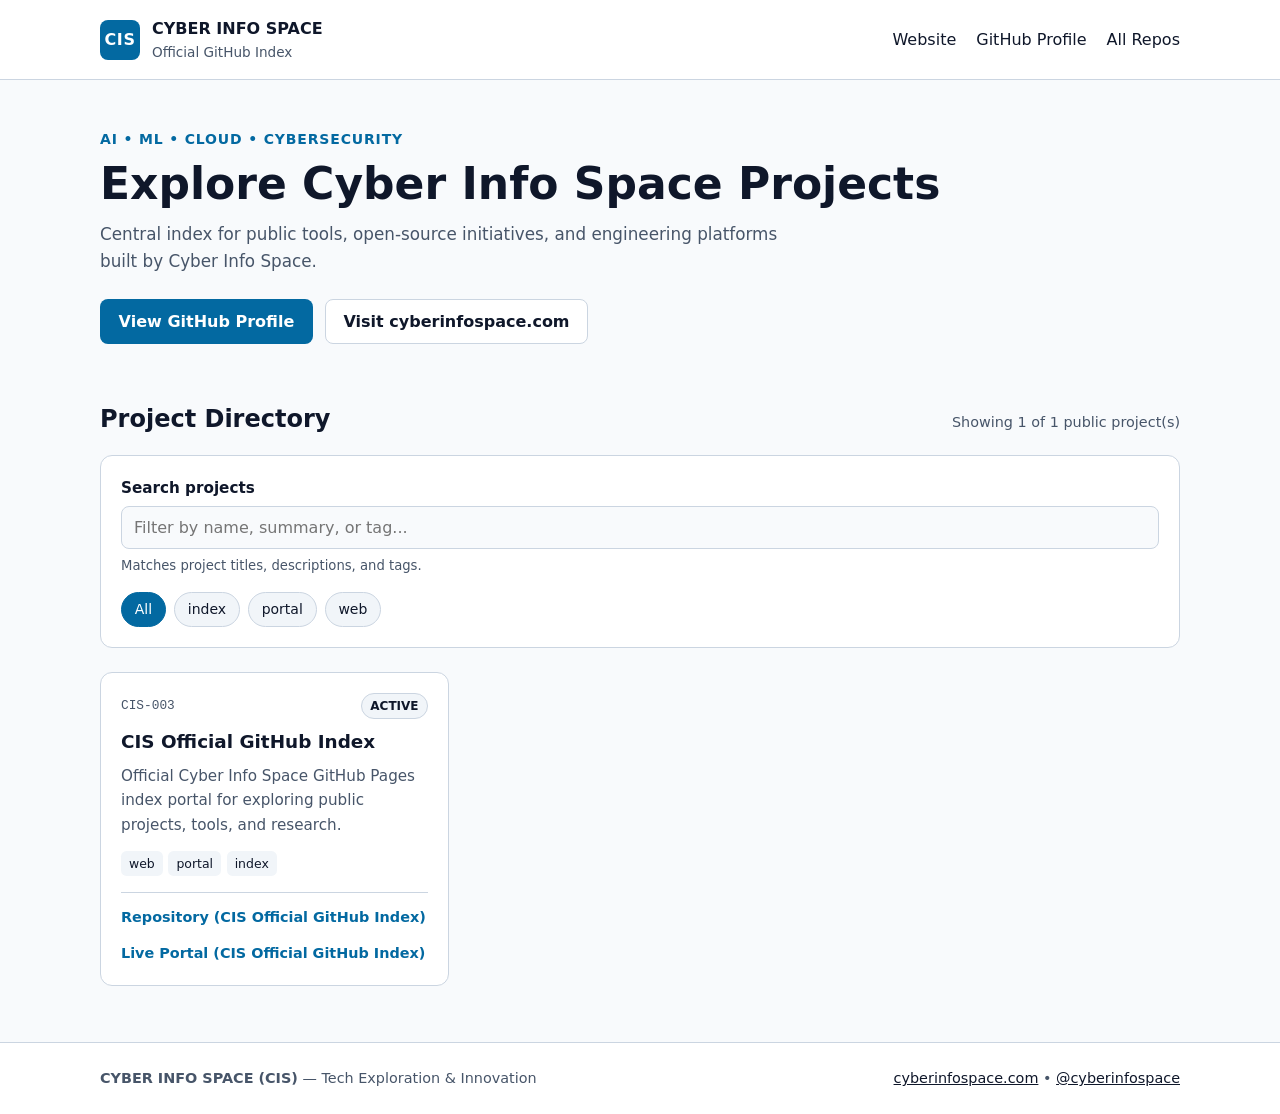
==== index.html @ 7116f85d "chore: initial setup for cyberinfospace.github.io" ====
<!doctype html>
<html lang="en">
<head>
  <meta charset="utf-8">
  <meta name="viewport" content="width=device-width, initial-scale=1">
  <meta name="color-scheme" content="light dark">
  <title>Cyber Info Space | Official GitHub Index</title>
  <meta name="description" content="Official GitHub Index for Cyber Info Space (CIS) — projects, tools, and research across AI, ML, Cloud, and Cybersecurity.">
  <link rel="stylesheet" href="styles.css">
</head>
<body>
  <a href="#main-heading" class="skip-link visually-hidden">Skip to main content</a>

  <header class="site-header">
    <div class="container header-inner">
      <div class="brand">
        <span class="brand-mark" aria-hidden="true">CIS</span>
        <div>
          <p class="brand-name">CYBER INFO SPACE</p>
          <p class="brand-sub">Official GitHub Index</p>
        </div>
      </div>
      <nav aria-label="Primary">
        <ul class="nav-list">
          <li><a href="https://www.cyberinfospace.com" rel="noopener noreferrer">Website</a></li>
          <li><a href="https://github.com/cyberinfospace" rel="noopener noreferrer">GitHub Profile</a></li>
          <li><a href="https://github.com/cyberinfospace?tab=repositories" rel="noopener noreferrer">All Repos</a></li>
        </ul>
      </nav>
    </div>
  </header>

  <main class="container">
    <section class="hero" aria-labelledby="main-heading">
      <p class="eyebrow">AI • ML • Cloud • Cybersecurity</p>
      <h1 id="main-heading" tabindex="-1">Explore Cyber Info Space Projects</h1>
      <p class="hero-copy">
        Central index for public tools, open-source initiatives, and engineering platforms built by Cyber Info Space.
      </p>
      <div class="hero-actions">
        <a class="btn btn-primary" href="https://github.com/cyberinfospace" rel="noopener noreferrer">View GitHub Profile</a>
        <a class="btn btn-secondary" href="https://www.cyberinfospace.com" rel="noopener noreferrer">Visit cyberinfospace.com</a>
      </div>
    </section>

    <section class="directory" aria-labelledby="directory-heading">
      <div class="directory-header">
        <h2 id="directory-heading">Project Directory</h2>
        <p id="results-status" class="results-status" aria-live="polite">Loading projects...</p>
      </div>

      <div class="controls">
        <div class="search-field">
          <label for="project-search">Search projects</label>
          <input
            id="project-search"
            type="search"
            autocomplete="off"
            placeholder="Filter by name, summary, or tag..."
            aria-describedby="search-hint">
          <span id="search-hint" class="hint">Matches project titles, descriptions, and tags.</span>
        </div>

        <div class="tag-bar" role="group" aria-label="Filter by tag" id="tag-filters">
          <button type="button" class="tag-btn" data-tag="all" aria-pressed="true">All</button>
        </div>
      </div>

      <ul class="project-grid" id="project-grid"></ul>
      <p id="empty-state" class="empty-state" hidden>No matching public projects found.</p>
    </section>
  </main>

  <footer class="site-footer">
    <div class="container footer-inner">
      <p><strong>CYBER INFO SPACE (CIS)</strong> — Tech Exploration &amp; Innovation</p>
      <p>
        <a href="https://www.cyberinfospace.com" rel="noopener noreferrer">cyberinfospace.com</a>
        <span aria-hidden="true"> • </span>
        <a href="https://github.com/cyberinfospace" rel="noopener noreferrer">@cyberinfospace</a>
      </p>
    </div>
  </footer>

  <script src="app.js" defer></script>
</body>
</html>
---- styles.css ----
:root {
  /* Light tokens */
  --bg-light: #f8fafc;
  --surface-light: #ffffff;
  --surface-muted-light: #f1f5f9;
  --text-light: #0f172a;
  --text-muted-light: #475569;
  --border-light: #cbd5e1;
  --accent-light: #0369a1;
  --accent-text-light: #ffffff;

  /* Dark tokens */
  --bg-dark: #0b1120;
  --surface-dark: #111827;
  --surface-muted-dark: #1e293b;
  --text-dark: #f1f5f9;
  --text-muted-dark: #94a3b8;
  --border-dark: #334155;
  --accent-dark: #38bdf8;
  --accent-text-dark: #082f49;

  /* Fallback defaults (light) */
  --bg: var(--bg-light);
  --surface: var(--surface-light);
  --surface-muted: var(--surface-muted-light);
  --text: var(--text-light);
  --text-muted: var(--text-muted-light);
  --border: var(--border-light);
  --accent: var(--accent-light);
  --accent-text: var(--accent-text-light);

  color-scheme: light dark;
}

@media (prefers-color-scheme: dark) {
  :root {
    --bg: var(--bg-dark);
    --surface: var(--surface-dark);
    --surface-muted: var(--surface-muted-dark);
    --text: var(--text-dark);
    --text-muted: var(--text-muted-dark);
    --border: var(--border-dark);
    --accent: var(--accent-dark);
    --accent-text: var(--accent-text-dark);
  }
}

@supports (color: light-dark(white, black)) {
  :root {
    --bg: light-dark(var(--bg-light), var(--bg-dark));
    --surface: light-dark(var(--surface-light), var(--surface-dark));
    --surface-muted: light-dark(var(--surface-muted-light), var(--surface-muted-dark));
    --text: light-dark(var(--text-light), var(--text-dark));
    --text-muted: light-dark(var(--text-muted-light), var(--text-muted-dark));
    --border: light-dark(var(--border-light), var(--border-dark));
    --accent: light-dark(var(--accent-light), var(--accent-dark));
    --accent-text: light-dark(var(--accent-text-light), var(--accent-text-dark));
  }
}

*,
*::before,
*::after {
  box-sizing: border-box;
}

body {
  margin: 0;
  font-family: system-ui, -apple-system, BlinkMacSystemFont, "Segoe UI", Roboto, sans-serif;
  line-height: 1.6;
  background-color: var(--bg);
  color: var(--text);
}

:where(a:any-link, button, input):focus-visible {
  outline: 3px solid var(--accent);
  outline-offset: 3px;
}

.visually-hidden:where(:not(:focus-within, :active)) {
  position: absolute !important;
  clip-path: inset(50%) !important;
  overflow: hidden !important;
  width: 1px !important;
  height: 1px !important;
  margin: -1px !important;
  padding: 0 !important;
  border: 0 !important;
  white-space: nowrap !important;
}

.skip-link:focus-visible {
  position: fixed;
  top: 0.75rem;
  left: 0.75rem;
  z-index: 100;
  padding: 0.6rem 1rem;
  border-radius: 0.5rem;
  background: var(--accent);
  color: var(--accent-text);
  font-weight: 600;
  text-decoration: none;
}

.container {
  width: min(1080px, 100% - 2rem);
  margin-inline: auto;
}

.site-header {
  border-bottom: 1px solid var(--border);
  background-color: var(--surface);
}

.header-inner {
  display: flex;
  flex-wrap: wrap;
  align-items: center;
  justify-content: space-between;
  gap: 1rem;
  padding-block: 1rem;
}

.brand {
  display: flex;
  align-items: center;
  gap: 0.75rem;
}

.brand-mark {
  display: inline-grid;
  place-items: center;
  width: 2.5rem;
  height: 2.5rem;
  border-radius: 0.5rem;
  background-color: var(--accent);
  color: var(--accent-text);
  font-weight: 800;
  letter-spacing: 0.04em;
}

.brand-name {
  margin: 0;
  font-weight: 700;
  font-size: 1rem;
}

.brand-sub {
  margin: 0;
  font-size: 0.85rem;
  color: var(--text-muted);
}

.nav-list {
  display: flex;
  flex-wrap: wrap;
  gap: 0.75rem 1.25rem;
  list-style: none;
  margin: 0;
  padding: 0;
}

.nav-list a {
  display: inline-flex;
  align-items: center;
  min-block-size: 24px;
  color: var(--text);
  text-decoration: none;
  font-weight: 500;
}

.nav-list a:hover {
  color: var(--accent);
  text-decoration: underline;
}

.hero {
  padding-block: 3rem 2rem;
}

.eyebrow {
  margin: 0 0 0.5rem;
  font-size: 0.875rem;
  font-weight: 700;
  letter-spacing: 0.06em;
  text-transform: uppercase;
  color: var(--accent);
}

.hero h1 {
  margin: 0 0 0.75rem;
  font-size: clamp(1.85rem, 3.5vw, 2.75rem);
  line-height: 1.15;
}

.hero-copy {
  max-width: 65ch;
  margin: 0 0 1.5rem;
  color: var(--text-muted);
  font-size: 1.05rem;
}

.hero-actions {
  display: flex;
  flex-wrap: wrap;
  gap: 0.75rem;
}

.btn {
  display: inline-flex;
  align-items: center;
  justify-content: center;
  min-block-size: 40px;
  padding: 0.55rem 1.1rem;
  border-radius: 0.5rem;
  font-weight: 600;
  text-decoration: none;
  border: 1px solid transparent;
}

.btn-primary {
  background-color: var(--accent);
  color: var(--accent-text);
}

.btn-secondary {
  background-color: var(--surface);
  color: var(--text);
  border-color: var(--border);
}

.directory {
  padding-block: 1.5rem 3.5rem;
}

.directory-header {
  display: flex;
  flex-wrap: wrap;
  align-items: baseline;
  justify-content: space-between;
  gap: 0.5rem 1rem;
  margin-bottom: 1rem;
}

.directory-header h2 {
  margin: 0;
  font-size: 1.5rem;
}

.results-status {
  margin: 0;
  font-size: 0.9rem;
  color: var(--text-muted);
}

.controls {
  display: grid;
  gap: 1rem;
  padding: 1.25rem;
  margin-bottom: 1.5rem;
  border-radius: 0.75rem;
  background-color: var(--surface);
  border: 1px solid var(--border);
}

.search-field {
  display: grid;
  gap: 0.35rem;
}

.search-field label {
  font-weight: 600;
  font-size: 0.95rem;
}

.hint {
  font-size: 0.825rem;
  color: var(--text-muted);
}

.search-field input {
  width: 100%;
  min-block-size: 40px;
  padding: 0.5rem 0.75rem;
  border-radius: 0.5rem;
  border: 1px solid var(--border);
  background-color: var(--bg);
  color: var(--text);
  font: inherit;
}

.tag-bar {
  display: flex;
  flex-wrap: wrap;
  gap: 0.5rem;
}

.tag-btn {
  min-block-size: 32px;
  padding: 0.35rem 0.8rem;
  border-radius: 999px;
  border: 1px solid var(--border);
  background-color: var(--surface-muted);
  color: var(--text);
  font: inherit;
  font-size: 0.875rem;
  font-weight: 500;
  cursor: pointer;
}

.tag-btn[aria-pressed="true"] {
  background-color: var(--accent);
  color: var(--accent-text);
  border-color: var(--accent);
}

.project-grid {
  display: grid;
  grid-template-columns: repeat(auto-fill, minmax(290px, 1fr));
  gap: 1rem;
  list-style: none;
  margin: 0;
  padding: 0;
}

.project-card {
  display: flex;
  flex-direction: column;
  justify-content: space-between;
  gap: 1rem;
  padding: 1.25rem;
  border-radius: 0.75rem;
  background-color: var(--surface);
  border: 1px solid var(--border);
}

.card-top {
  display: flex;
  align-items: center;
  justify-content: space-between;
  gap: 0.5rem;
  margin-bottom: 0.5rem;
}

.project-id {
  font-family: ui-monospace, SFMono-Regular, Menlo, monospace;
  font-size: 0.8rem;
  color: var(--text-muted);
}

.status-badge {
  padding: 0.15rem 0.55rem;
  border-radius: 999px;
  font-size: 0.75rem;
  font-weight: 600;
  text-transform: uppercase;
  background-color: var(--surface-muted);
  border: 1px solid var(--border);
}

.project-card h3 {
  margin: 0 0 0.45rem;
  font-size: 1.15rem;
}

.project-summary {
  margin: 0 0 0.9rem;
  color: var(--text-muted);
  font-size: 0.95rem;
}

.card-tags {
  display: flex;
  flex-wrap: wrap;
  gap: 0.35rem;
  list-style: none;
  margin: 0;
  padding: 0;
}

.card-tags li {
  padding: 0.15rem 0.5rem;
  border-radius: 0.35rem;
  background-color: var(--surface-muted);
  font-size: 0.78rem;
}

.card-links {
  display: flex;
  flex-wrap: wrap;
  gap: 0.75rem;
  padding-top: 0.75rem;
  border-top: 1px solid var(--border);
}

.card-links a {
  display: inline-flex;
  align-items: center;
  min-block-size: 24px;
  color: var(--accent);
  font-weight: 600;
  font-size: 0.9rem;
  text-decoration: none;
}

.card-links a:hover {
  text-decoration: underline;
}

.empty-state {
  padding: 2rem;
  text-align: center;
  border-radius: 0.75rem;
  border: 1px dashed var(--border);
  color: var(--text-muted);
}

.site-footer {
  border-top: 1px solid var(--border);
  background-color: var(--surface);
  padding-block: 1.5rem;
}

.footer-inner {
  display: flex;
  flex-wrap: wrap;
  justify-content: space-between;
  gap: 0.5rem 1rem;
  font-size: 0.9rem;
  color: var(--text-muted);
}

.footer-inner p {
  margin: 0;
}

.footer-inner a {
  color: var(--text);
}
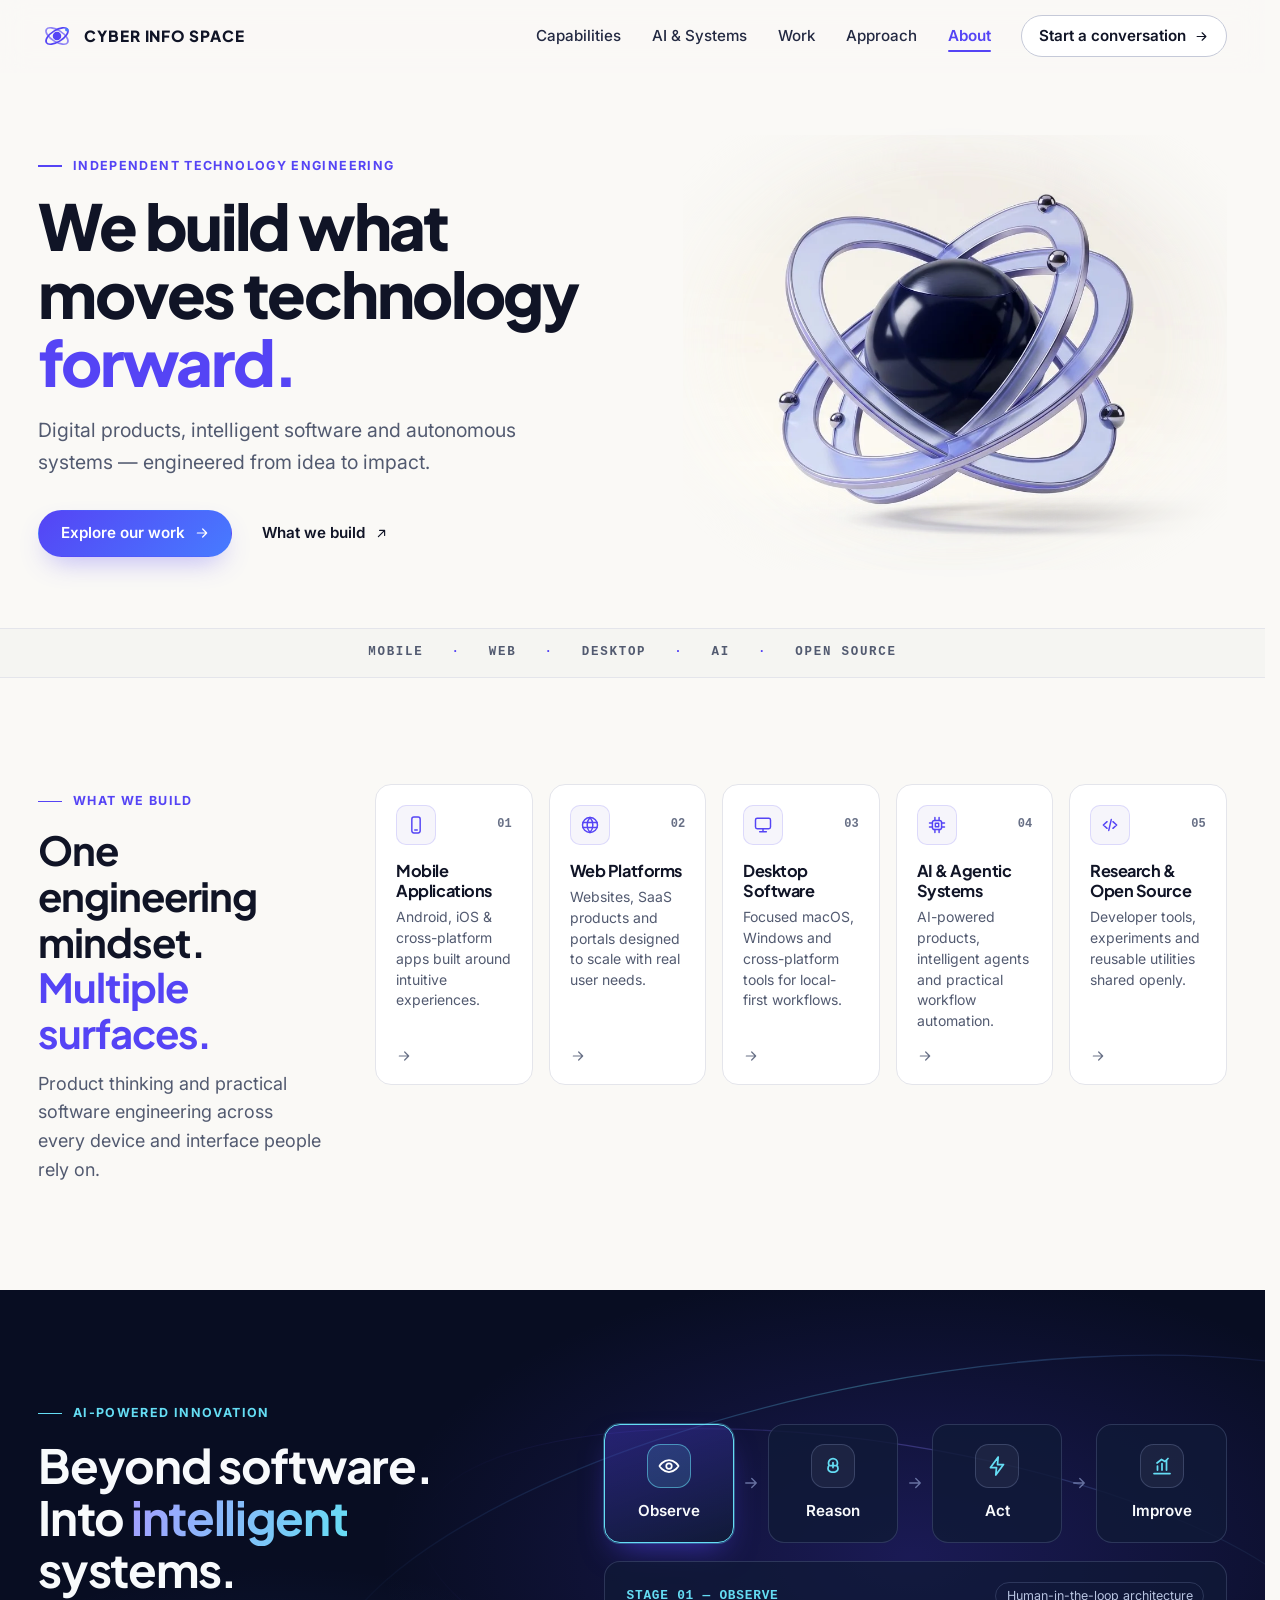
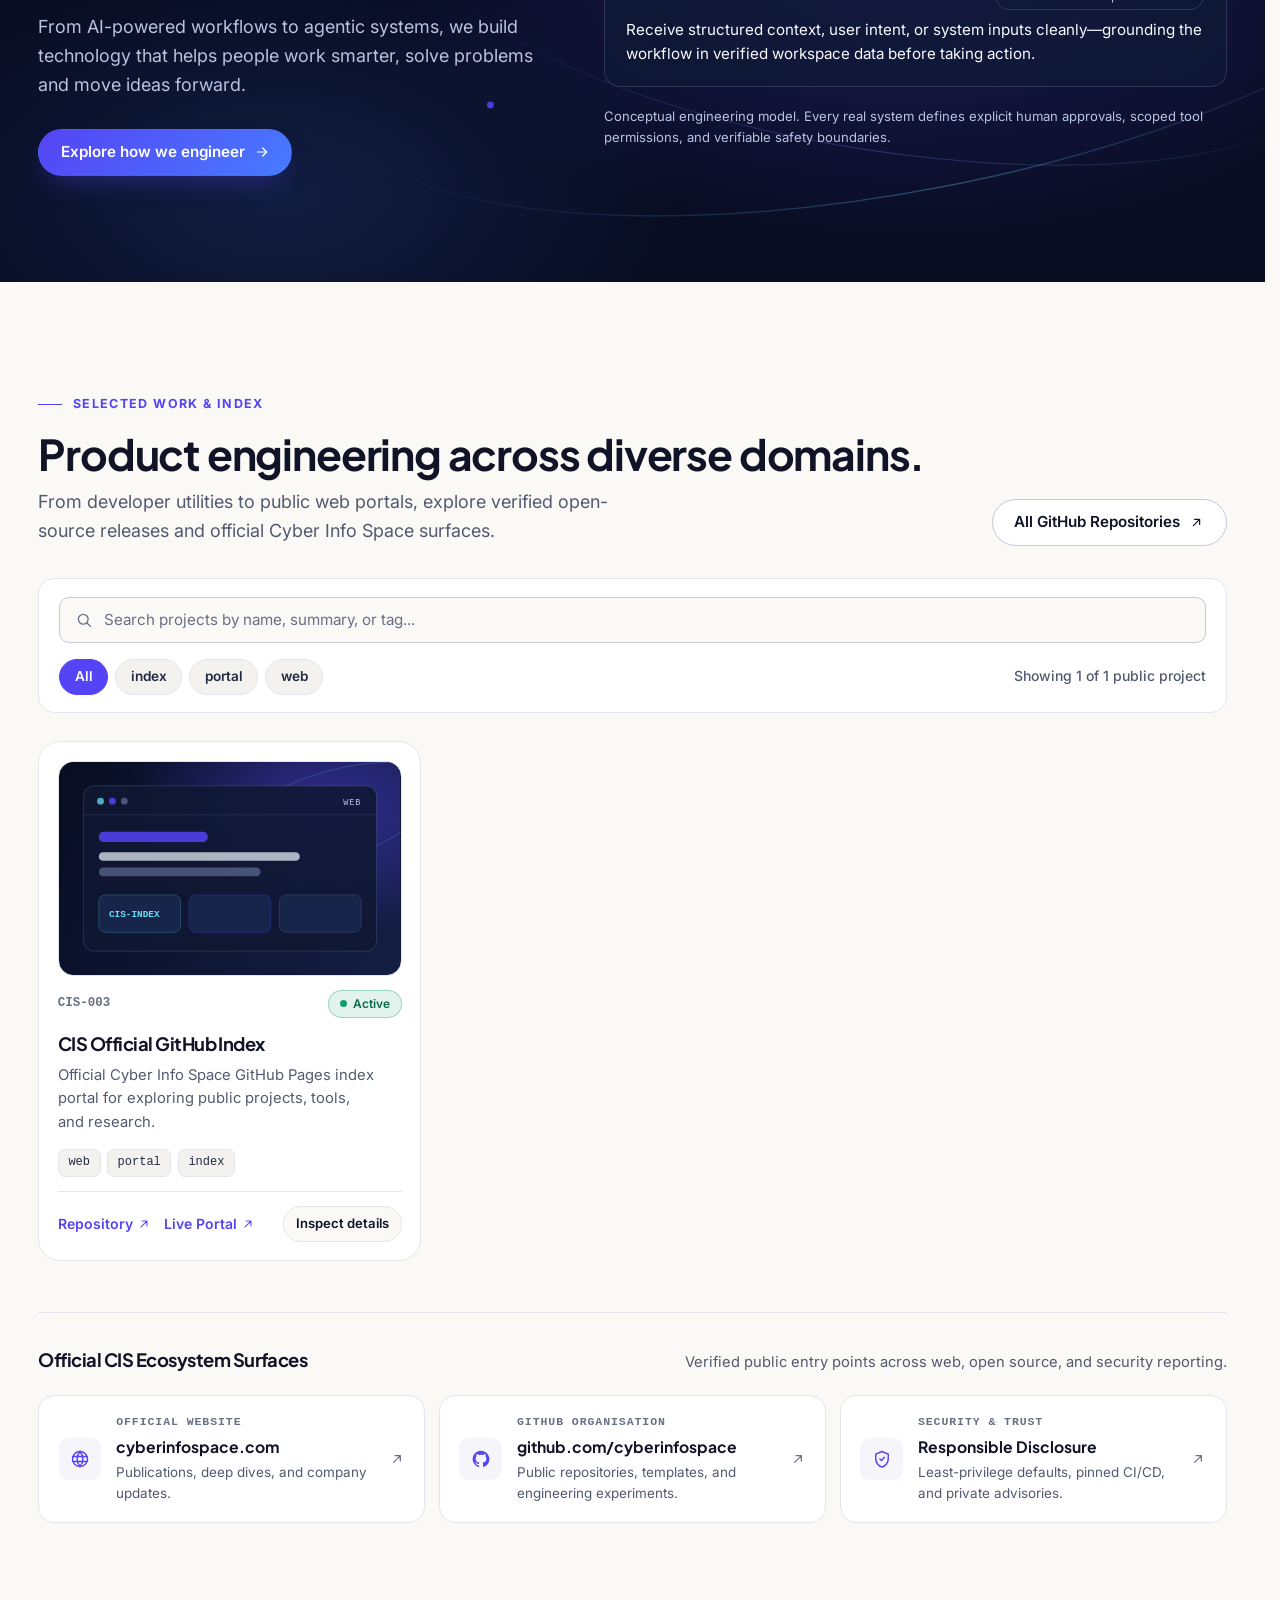
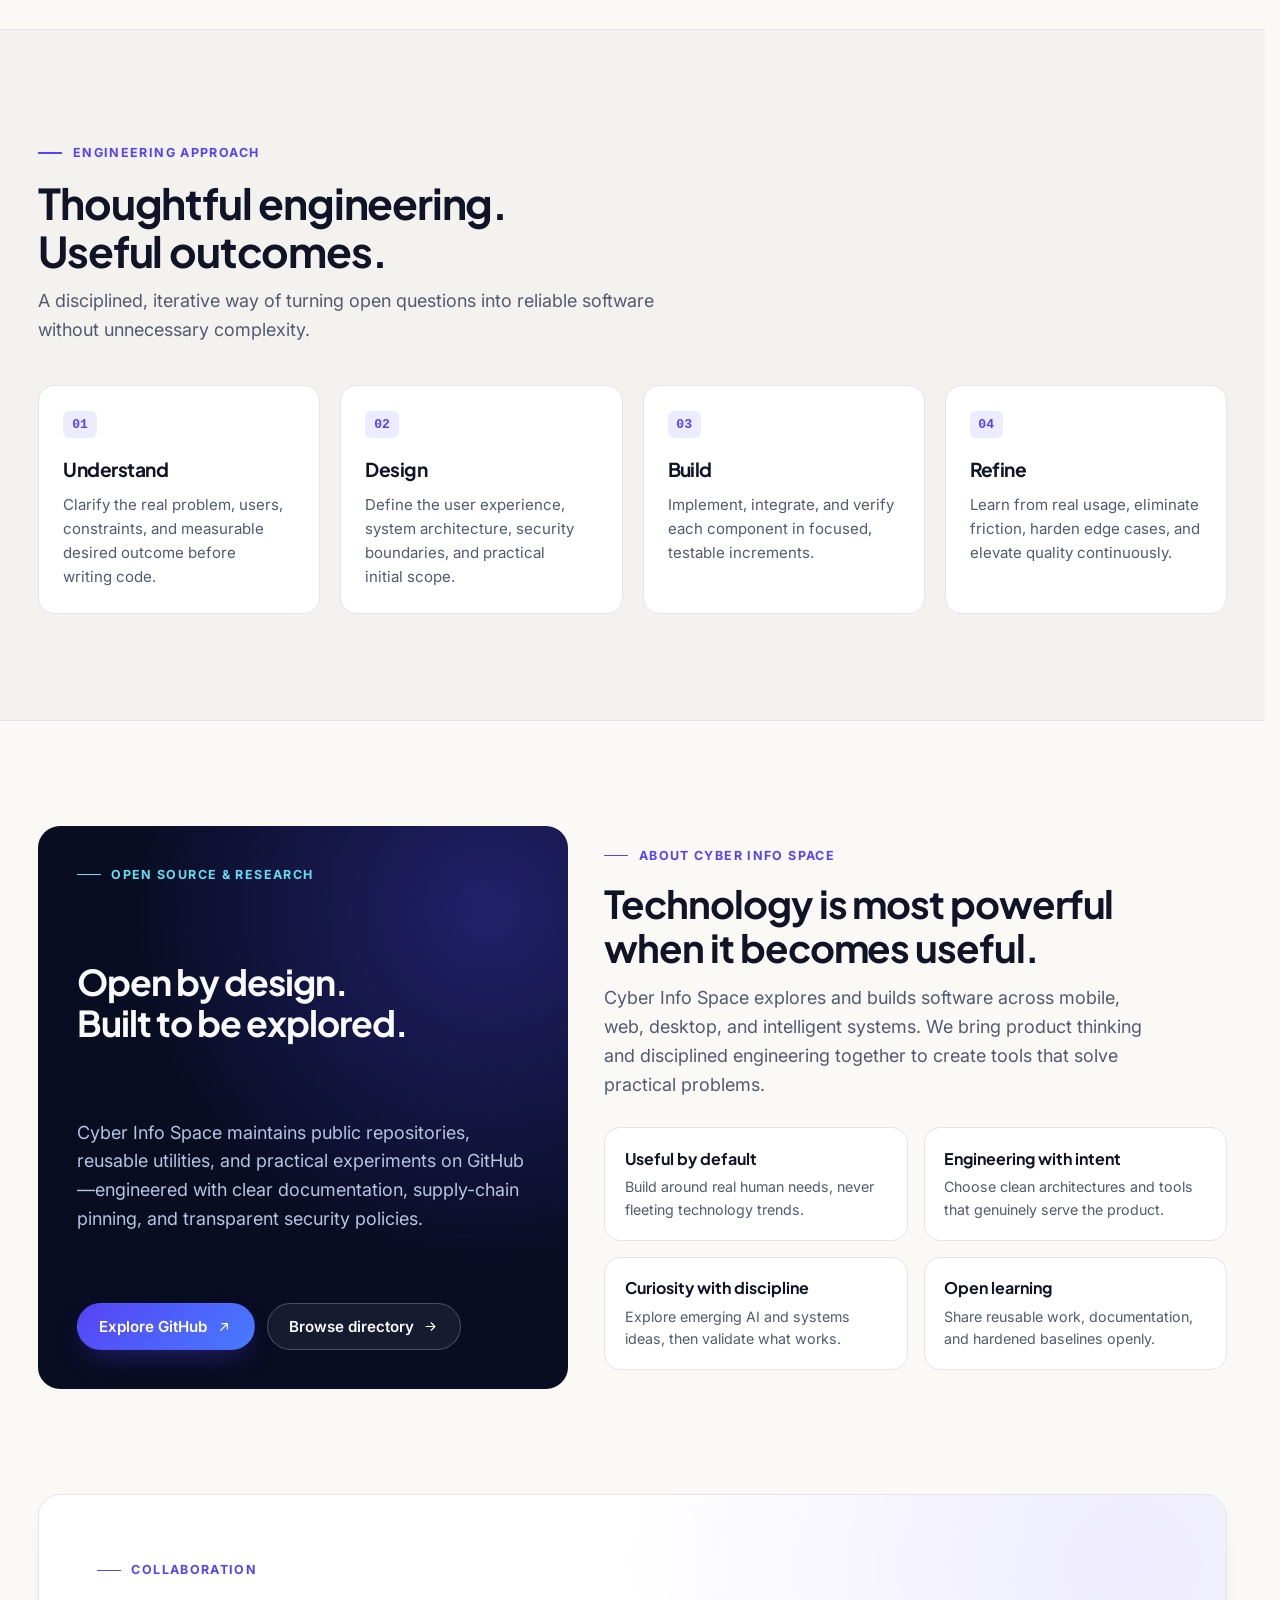
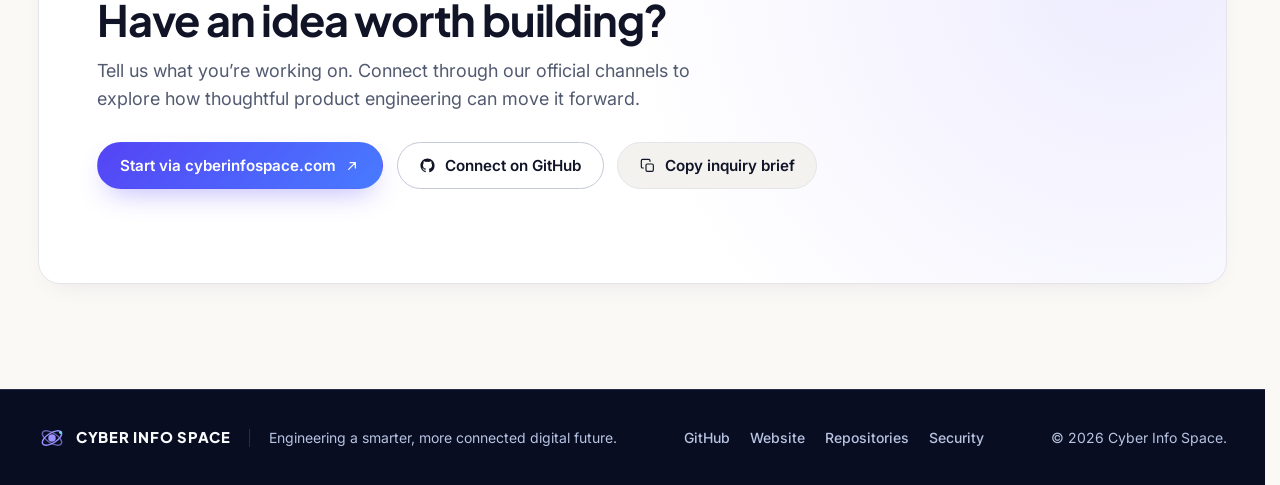
==== commit 8bfac4c5: "feat(ui): redesign portal with 2027 hybrid design system" ====
--- a/index.html
+++ b/index.html
@@ -3,84 +3,711 @@
 <head>
   <meta charset="utf-8">
   <meta name="viewport" content="width=device-width, initial-scale=1">
-  <meta name="color-scheme" content="light dark">
-  <title>Cyber Info Space | Official GitHub Index</title>
-  <meta name="description" content="Official GitHub Index for Cyber Info Space (CIS) — projects, tools, and research across AI, ML, Cloud, and Cybersecurity.">
+  <meta name="color-scheme" content="light">
+  <meta name="theme-color" content="#faf9f6">
+  <title>Cyber Info Space | Software Engineering, AI &amp; Digital Products</title>
+  <meta name="description" content="Cyber Info Space builds digital products, mobile and web applications, desktop software, and intelligent AI-powered systems.">
+  <link rel="canonical" href="https://cyberinfospace.github.io/">
+  <meta property="og:title" content="Cyber Info Space — Engineering what's next">
+  <meta property="og:description" content="Digital products, intelligent software and autonomous systems — engineered from idea to impact.">
+  <meta property="og:type" content="website">
+  <meta property="og:url" content="https://cyberinfospace.github.io/">
+  <meta property="og:image" content="https://cyberinfospace.github.io/assets/hero-orbital-960.jpg">
+  <link rel="icon" type="image/svg+xml" href="assets/cis-mark.svg">
+  <link rel="preload" as="image" href="assets/hero-orbital-960.webp" type="image/webp">
+  <link rel="preconnect" href="https://fonts.googleapis.com">
+  <link rel="preconnect" href="https://fonts.gstatic.com" crossorigin>
+  <link rel="stylesheet" href="https://fonts.googleapis.com/css2?family=Inter:wght@400;500;600;700&family=Plus+Jakarta+Sans:wght@600;700;800&display=swap">
   <link rel="stylesheet" href="styles.css">
 </head>
 <body>
+  <!-- Inline SVG Symbol Sprite (0 extra network requests, 1.75px unified stroke family) -->
+  <svg xmlns="http://www.w3.org/2000/svg" class="svg-sprite" aria-hidden="true">
+    <symbol id="icon-cis-mark" viewBox="0 0 64 64" fill="none">
+      <ellipse cx="32" cy="32" rx="25" ry="11.5" transform="rotate(-32 32 32)" stroke="currentColor" stroke-width="3.25"/>
+      <ellipse cx="32" cy="32" rx="25" ry="11.5" transform="rotate(32 32 32)" stroke="currentColor" stroke-width="3.25" stroke-opacity="0.65"/>
+      <circle cx="32" cy="32" r="8.5" fill="currentColor"/>
+      <circle cx="51.5" cy="19.5" r="3.4" fill="var(--brand-dot, #477bff)"/>
+    </symbol>
+    <symbol id="icon-menu" viewBox="0 0 24 24" fill="none" stroke="currentColor" stroke-width="1.75" stroke-linecap="round">
+      <path d="M4 7h16M4 12h16M4 17h16"/>
+    </symbol>
+    <symbol id="icon-arrow-right" viewBox="0 0 24 24" fill="none" stroke="currentColor" stroke-width="1.85" stroke-linecap="round" stroke-linejoin="round">
+      <path d="M5 12h14m-6-6 6 6-6 6"/>
+    </symbol>
+    <symbol id="icon-arrow-up-right" viewBox="0 0 24 24" fill="none" stroke="currentColor" stroke-width="1.85" stroke-linecap="round" stroke-linejoin="round">
+      <path d="M7 17 17 7M9 7h8v8"/>
+    </symbol>
+    <symbol id="icon-mobile" viewBox="0 0 24 24" fill="none" stroke="currentColor" stroke-width="1.75" stroke-linecap="round" stroke-linejoin="round">
+      <rect x="7" y="2.5" width="10" height="19" rx="2.5"/>
+      <path d="M10.5 18h3"/>
+    </symbol>
+    <symbol id="icon-web" viewBox="0 0 24 24" fill="none" stroke="currentColor" stroke-width="1.75" stroke-linecap="round" stroke-linejoin="round">
+      <circle cx="12" cy="12" r="9"/>
+      <path d="M3.6 9h16.8M3.6 15h16.8M12 3a13.5 13.5 0 0 1 0 18M12 3a13.5 13.5 0 0 0 0 18"/>
+    </symbol>
+    <symbol id="icon-desktop" viewBox="0 0 24 24" fill="none" stroke="currentColor" stroke-width="1.75" stroke-linecap="round" stroke-linejoin="round">
+      <rect x="3" y="4" width="18" height="12.5" rx="2"/>
+      <path d="M8 20h8M12 16.5V20"/>
+    </symbol>
+    <symbol id="icon-ai" viewBox="0 0 24 24" fill="none" stroke="currentColor" stroke-width="1.75" stroke-linecap="round" stroke-linejoin="round">
+      <rect x="6.5" y="6.5" width="11" height="11" rx="2.5"/>
+      <path d="M10 10h4v4h-4zM9.5 3v3.5M14.5 3v3.5M9.5 17.5V21M14.5 17.5V21M3 9.5h3.5M3 14.5h3.5M17.5 9.5H21M17.5 14.5H21"/>
+    </symbol>
+    <symbol id="icon-code" viewBox="0 0 24 24" fill="none" stroke="currentColor" stroke-width="1.75" stroke-linecap="round" stroke-linejoin="round">
+      <path d="m8.5 8-4.5 4 4.5 4M15.5 8l4.5 4-4.5 4M13.5 5.5l-3 13"/>
+    </symbol>
+    <symbol id="icon-observe" viewBox="0 0 24 24" fill="none" stroke="currentColor" stroke-width="1.75" stroke-linecap="round" stroke-linejoin="round">
+      <path d="M2.5 12s3.5-6 9.5-6 9.5 6 9.5 6-3.5 6-9.5 6-9.5-6-9.5-6Z"/>
+      <circle cx="12" cy="12" r="2.75"/>
+    </symbol>
+    <symbol id="icon-reason" viewBox="0 0 24 24" fill="none" stroke="currentColor" stroke-width="1.75" stroke-linecap="round" stroke-linejoin="round">
+      <path d="M12 4.5a4.5 4.5 0 0 0-4.5 4.5c0 .9.27 1.74.73 2.44A4 4 0 0 0 7 14.5a3.5 3.5 0 0 0 3.5 3.5h3A3.5 3.5 0 0 0 17 14.5c0-1.2-.55-2.27-1.41-2.97.57-.73.91-1.64.91-2.63A4.5 4.5 0 0 0 12 4.5Z"/>
+      <path d="M12 8.5v5M9.5 11.5h5"/>
+    </symbol>
+    <symbol id="icon-act" viewBox="0 0 24 24" fill="none" stroke="currentColor" stroke-width="1.75" stroke-linecap="round" stroke-linejoin="round">
+      <path d="M13.2 3 5.5 13.5h6l-.7 7.5 7.7-10.5h-6l.7-7.5Z"/>
+    </symbol>
+    <symbol id="icon-improve" viewBox="0 0 24 24" fill="none" stroke="currentColor" stroke-width="1.75" stroke-linecap="round" stroke-linejoin="round">
+      <path d="M4 19.5h16M7.5 16v-4M12 16V9.5M16.5 16V6.5"/>
+      <path d="m7 9 4.5-3.5L15 7.5l3-3"/>
+    </symbol>
+    <symbol id="icon-search" viewBox="0 0 24 24" fill="none" stroke="currentColor" stroke-width="1.75" stroke-linecap="round" stroke-linejoin="round">
+      <circle cx="11" cy="11" r="6.5"/>
+      <path d="m16 16 4.5 4.5"/>
+    </symbol>
+    <symbol id="icon-github" viewBox="0 0 24 24" fill="currentColor">
+      <path fill-rule="evenodd" clip-rule="evenodd" d="M12 2C6.477 2 2 6.484 2 12.017c0 4.425 2.865 8.18 6.839 9.504.5.092.682-.217.682-.483 0-.237-.008-.868-.013-1.703-2.782.605-3.369-1.343-3.369-1.343-.454-1.158-1.11-1.466-1.11-1.466-.908-.62.069-.608.069-.608 1.003.07 1.53 1.032 1.53 1.032.892 1.53 2.341 1.088 2.91.832.092-.647.35-1.088.636-1.338-2.22-.253-4.555-1.113-4.555-4.951 0-1.093.39-1.988 1.029-2.688-.103-.253-.446-1.272.098-2.65 0 0 .84-.27 2.75 1.026A9.564 9.564 0 0 1 12 6.844a9.59 9.59 0 0 1 2.504.337c1.909-1.296 2.747-1.027 2.747-1.027.546 1.379.202 2.398.1 2.651.64.7 1.028 1.595 1.028 2.688 0 3.848-2.339 4.695-4.566 4.943.359.309.678.92.678 1.855 0 1.338-.012 2.419-.012 2.747 0 .268.18.58.688.482A10.019 10.019 0 0 0 22 12.017C22 6.484 17.522 2 12 2Z"/>
+    </symbol>
+    <symbol id="icon-shield" viewBox="0 0 24 24" fill="none" stroke="currentColor" stroke-width="1.75" stroke-linecap="round" stroke-linejoin="round">
+      <path d="M12 3 4.5 6.2v5.6c0 4.6 3.2 8.7 7.5 9.7 4.3-1 7.5-5.1 7.5-9.7V6.2L12 3Z"/>
+      <path d="m9.5 12 1.8 1.8 3.5-3.8"/>
+    </symbol>
+    <symbol id="icon-close" viewBox="0 0 24 24" fill="none" stroke="currentColor" stroke-width="1.85" stroke-linecap="round">
+      <path d="M6 6l12 12M18 6 6 18"/>
+    </symbol>
+    <symbol id="icon-copy" viewBox="0 0 24 24" fill="none" stroke="currentColor" stroke-width="1.75" stroke-linecap="round" stroke-linejoin="round">
+      <rect x="9" y="9" width="11" height="11" rx="2"/>
+      <path d="M5 15H4a2 2 0 0 1-2-2V4a2 2 0 0 1 2-2h9a2 2 0 0 1 2 2v1"/>
+    </symbol>
+  </svg>
+
   <a href="#main-heading" class="skip-link visually-hidden">Skip to main content</a>
 
-  <header class="site-header">
-    <div class="container header-inner">
-      <div class="brand">
-        <span class="brand-mark" aria-hidden="true">CIS</span>
-        <div>
-          <p class="brand-name">CYBER INFO SPACE</p>
-          <p class="brand-sub">Official GitHub Index</p>
-        </div>
-      </div>
-      <nav aria-label="Primary">
-        <ul class="nav-list">
-          <li><a href="https://www.cyberinfospace.com" rel="noopener noreferrer">Website</a></li>
-          <li><a href="https://github.com/cyberinfospace" rel="noopener noreferrer">GitHub Profile</a></li>
-          <li><a href="https://github.com/cyberinfospace?tab=repositories" rel="noopener noreferrer">All Repos</a></li>
+  <header class="site-header" id="site-header">
+    <div class="container header-inner" id="header-inner">
+      <a class="brand" href="#hero" aria-label="Cyber Info Space home">
+        <svg class="brand-mark" width="32" height="32" aria-hidden="true">
+          <use href="#icon-cis-mark"/>
+        </svg>
+        <span class="brand-wordmark">CYBER INFO SPACE</span>
+      </a>
+
+      <nav class="site-nav" aria-label="Primary">
+        <button
+          class="menu-button"
+          id="menu-button"
+          type="button"
+          popovertarget="site-menu"
+          popovertargetaction="toggle"
+          aria-controls="site-menu"
+          aria-expanded="false"
+        >
+          <svg width="20" height="20" aria-hidden="true">
+            <use href="#icon-menu"/>
+          </svg>
+          <span>Menu</span>
+        </button>
+
+        <ul id="site-menu" class="site-menu" popover="auto">
+          <li><a href="#capabilities">Capabilities</a></li>
+          <li><a href="#ai-systems">AI &amp; Systems</a></li>
+          <li><a href="#work">Work</a></li>
+          <li><a href="#approach">Approach</a></li>
+          <li><a href="#about">About</a></li>
+          <li class="nav-cta-item">
+            <a class="nav-cta" href="#contact">
+              <span>Start a conversation</span>
+              <svg width="15" height="15" aria-hidden="true">
+                <use href="#icon-arrow-right"/>
+              </svg>
+            </a>
+          </li>
         </ul>
       </nav>
     </div>
   </header>
 
-  <main class="container">
-    <section class="hero" aria-labelledby="main-heading">
-      <p class="eyebrow">AI • ML • Cloud • Cybersecurity</p>
-      <h1 id="main-heading" tabindex="-1">Explore Cyber Info Space Projects</h1>
-      <p class="hero-copy">
-        Central index for public tools, open-source initiatives, and engineering platforms built by Cyber Info Space.
-      </p>
-      <div class="hero-actions">
-        <a class="btn btn-primary" href="https://github.com/cyberinfospace" rel="noopener noreferrer">View GitHub Profile</a>
-        <a class="btn btn-secondary" href="https://www.cyberinfospace.com" rel="noopener noreferrer">Visit cyberinfospace.com</a>
+  <main id="main-content">
+    <!-- 1. HERO SECTION -->
+    <section class="hero" id="hero" tabindex="-1" aria-labelledby="main-heading">
+      <div class="container hero-grid">
+        <div class="hero-content">
+          <p class="eyebrow">
+            <span class="eyebrow-line" aria-hidden="true"></span>
+            <span>Independent Technology Engineering</span>
+          </p>
+          <h1 id="main-heading" tabindex="-1">
+            We build what moves technology <span class="accent-word">forward.</span>
+          </h1>
+          <p class="hero-copy">
+            Digital products, intelligent software and autonomous systems — engineered from idea to impact.
+          </p>
+          <div class="hero-actions">
+            <a class="btn btn-primary" href="#work">
+              <span>Explore our work</span>
+              <svg width="16" height="16" aria-hidden="true">
+                <use href="#icon-arrow-right"/>
+              </svg>
+            </a>
+            <a class="btn btn-link" href="#capabilities">
+              <span>What we build</span>
+              <svg width="15" height="15" aria-hidden="true">
+                <use href="#icon-arrow-up-right"/>
+              </svg>
+            </a>
+          </div>
+        </div>
+
+        <figure class="hero-artwork">
+          <div class="hero-glow" aria-hidden="true"></div>
+          <picture>
+            <source
+              srcset="assets/hero-orbital-600.webp 600w, assets/hero-orbital-960.webp 960w"
+              sizes="(max-width: 899px) 92vw, 48vw"
+              type="image/webp">
+            <img
+              src="assets/hero-orbital-960.jpg"
+              alt="Abstract dark metallic obsidian sphere surrounded by translucent violet-blue orbital glass rings and satellite nodes"
+              width="960"
+              height="768"
+              decoding="async"
+              fetchpriority="high">
+          </picture>
+        </figure>
+      </div>
+
+      <div class="surface-strip" aria-label="Core engineering surfaces">
+        <div class="container">
+          <ul class="surface-list">
+            <li>Mobile</li>
+            <li>Web</li>
+            <li>Desktop</li>
+            <li>AI</li>
+            <li>Open Source</li>
+          </ul>
+        </div>
       </div>
     </section>
 
-    <section class="directory" aria-labelledby="directory-heading">
-      <div class="directory-header">
-        <h2 id="directory-heading">Project Directory</h2>
-        <p id="results-status" class="results-status" aria-live="polite">Loading projects...</p>
-      </div>
-
-      <div class="controls">
-        <div class="search-field">
-          <label for="project-search">Search projects</label>
-          <input
-            id="project-search"
-            type="search"
-            autocomplete="off"
-            placeholder="Filter by name, summary, or tag..."
-            aria-describedby="search-hint">
-          <span id="search-hint" class="hint">Matches project titles, descriptions, and tags.</span>
-        </div>
-
-        <div class="tag-bar" role="group" aria-label="Filter by tag" id="tag-filters">
-          <button type="button" class="tag-btn" data-tag="all" aria-pressed="true">All</button>
-        </div>
-      </div>
-
-      <ul class="project-grid" id="project-grid"></ul>
-      <p id="empty-state" class="empty-state" hidden>No matching public projects found.</p>
+    <!-- 2. CAPABILITY STRIP -->
+    <section class="section capabilities" id="capabilities" tabindex="-1" aria-labelledby="capabilities-heading">
+      <div class="container capabilities-layout">
+        <div class="capabilities-intro">
+          <p class="eyebrow">
+            <span class="eyebrow-line" aria-hidden="true"></span>
+            <span>What We Build</span>
+          </p>
+          <h2 id="capabilities-heading">
+            One engineering mindset. <span class="accent-word">Multiple surfaces.</span>
+          </h2>
+          <p class="section-copy">
+            Product thinking and practical software engineering across every device and interface people rely on.
+          </p>
+        </div>
+
+        <ul class="capability-grid">
+          <li>
+            <a class="capability-card" href="#work" data-filter-shortcut="web">
+              <div class="capability-card-top">
+                <span class="capability-icon" aria-hidden="true">
+                  <svg width="20" height="20"><use href="#icon-mobile"/></svg>
+                </span>
+                <span class="capability-num">01</span>
+              </div>
+              <div class="capability-body">
+                <h3>Mobile Applications</h3>
+                <p>Android, iOS &amp; cross-platform apps built around intuitive experiences.</p>
+              </div>
+              <span class="capability-arrow" aria-hidden="true">
+                <svg width="16" height="16"><use href="#icon-arrow-right"/></svg>
+              </span>
+            </a>
+          </li>
+
+          <li>
+            <a class="capability-card" href="#work" data-filter-shortcut="web">
+              <div class="capability-card-top">
+                <span class="capability-icon" aria-hidden="true">
+                  <svg width="20" height="20"><use href="#icon-web"/></svg>
+                </span>
+                <span class="capability-num">02</span>
+              </div>
+              <div class="capability-body">
+                <h3>Web Platforms</h3>
+                <p>Websites, SaaS products and portals designed to scale with real user needs.</p>
+              </div>
+              <span class="capability-arrow" aria-hidden="true">
+                <svg width="16" height="16"><use href="#icon-arrow-right"/></svg>
+              </span>
+            </a>
+          </li>
+
+          <li>
+            <a class="capability-card" href="#work">
+              <div class="capability-card-top">
+                <span class="capability-icon" aria-hidden="true">
+                  <svg width="20" height="20"><use href="#icon-desktop"/></svg>
+                </span>
+                <span class="capability-num">03</span>
+              </div>
+              <div class="capability-body">
+                <h3>Desktop Software</h3>
+                <p>Focused macOS, Windows and cross-platform tools for local-first workflows.</p>
+              </div>
+              <span class="capability-arrow" aria-hidden="true">
+                <svg width="16" height="16"><use href="#icon-arrow-right"/></svg>
+              </span>
+            </a>
+          </li>
+
+          <li>
+            <a class="capability-card" href="#ai-systems">
+              <div class="capability-card-top">
+                <span class="capability-icon" aria-hidden="true">
+                  <svg width="20" height="20"><use href="#icon-ai"/></svg>
+                </span>
+                <span class="capability-num">04</span>
+              </div>
+              <div class="capability-body">
+                <h3>AI &amp; Agentic Systems</h3>
+                <p>AI-powered products, intelligent agents and practical workflow automation.</p>
+              </div>
+              <span class="capability-arrow" aria-hidden="true">
+                <svg width="16" height="16"><use href="#icon-arrow-right"/></svg>
+              </span>
+            </a>
+          </li>
+
+          <li>
+            <a class="capability-card" href="#work">
+              <div class="capability-card-top">
+                <span class="capability-icon" aria-hidden="true">
+                  <svg width="20" height="20"><use href="#icon-code"/></svg>
+                </span>
+                <span class="capability-num">05</span>
+              </div>
+              <div class="capability-body">
+                <h3>Research &amp; Open Source</h3>
+                <p>Developer tools, experiments and reusable utilities shared openly.</p>
+              </div>
+              <span class="capability-arrow" aria-hidden="true">
+                <svg width="16" height="16"><use href="#icon-arrow-right"/></svg>
+              </span>
+            </a>
+          </li>
+        </ul>
+      </div>
+    </section>
+
+    <!-- 3. DARK AI & AGENTIC SYSTEMS FEATURE SECTION -->
+    <section class="section section-dark ai-section" id="ai-systems" tabindex="-1" aria-labelledby="ai-heading">
+      <!-- Subtle orbital backdrop vectors -->
+      <svg class="ai-orbits" viewBox="0 0 1440 520" fill="none" preserveAspectRatio="xMidYMid slice" aria-hidden="true">
+        <ellipse cx="960" cy="260" rx="520" ry="180" transform="rotate(-11 960 260)" stroke="url(#ai-arc-a)" stroke-width="1.2"/>
+        <ellipse cx="940" cy="270" rx="410" ry="135" transform="rotate(9 940 270)" stroke="url(#ai-arc-b)" stroke-width="1"/>
+        <circle cx="1310" cy="140" r="3.5" fill="#65ddf4" fill-opacity="0.75"/>
+        <circle cx="595" cy="365" r="3" fill="#5544f5" fill-opacity="0.85"/>
+        <defs>
+          <linearGradient id="ai-arc-a" x1="440" y1="260" x2="1480" y2="260" gradientUnits="userSpaceOnUse">
+            <stop offset="0%" stop-color="#477bff" stop-opacity="0"/>
+            <stop offset="50%" stop-color="#65ddf4" stop-opacity="0.32"/>
+            <stop offset="100%" stop-color="#5544f5" stop-opacity="0"/>
+          </linearGradient>
+          <linearGradient id="ai-arc-b" x1="530" y1="270" x2="1350" y2="270" gradientUnits="userSpaceOnUse">
+            <stop offset="0%" stop-color="#5544f5" stop-opacity="0"/>
+            <stop offset="50%" stop-color="#8b7dff" stop-opacity="0.3"/>
+            <stop offset="100%" stop-color="#65ddf4" stop-opacity="0"/>
+          </linearGradient>
+        </defs>
+      </svg>
+
+      <div class="container ai-layout">
+        <div class="ai-copy">
+          <p class="eyebrow eyebrow-dark">
+            <span class="eyebrow-line" aria-hidden="true"></span>
+            <span>AI-Powered Innovation</span>
+          </p>
+          <h2 id="ai-heading">
+            Beyond software.<br>
+            Into <span class="accent-glow">intelligent</span> systems.
+          </h2>
+          <p class="dark-copy">
+            From AI-powered workflows to agentic systems, we build technology that helps people work smarter, solve problems and move ideas forward.
+          </p>
+          <div class="ai-actions">
+            <a class="btn btn-primary" href="#approach">
+              <span>Explore how we engineer</span>
+              <svg width="16" height="16" aria-hidden="true">
+                <use href="#icon-arrow-right"/>
+              </svg>
+            </a>
+          </div>
+        </div>
+
+        <div class="ai-workflow-panel">
+          <div class="workflow-nodes" role="group" aria-label="Intelligent systems conceptual loop">
+            <button type="button" class="workflow-node" data-stage="observe" aria-pressed="true">
+              <span class="workflow-icon" aria-hidden="true">
+                <svg width="24" height="24"><use href="#icon-observe"/></svg>
+              </span>
+              <span class="workflow-label">Observe</span>
+            </button>
+
+            <span class="workflow-connector" aria-hidden="true">
+              <svg width="18" height="18"><use href="#icon-arrow-right"/></svg>
+            </span>
+
+            <button type="button" class="workflow-node" data-stage="reason" aria-pressed="false">
+              <span class="workflow-icon" aria-hidden="true">
+                <svg width="24" height="24"><use href="#icon-reason"/></svg>
+              </span>
+              <span class="workflow-label">Reason</span>
+            </button>
+
+            <span class="workflow-connector" aria-hidden="true">
+              <svg width="18" height="18"><use href="#icon-arrow-right"/></svg>
+            </span>
+
+            <button type="button" class="workflow-node" data-stage="act" aria-pressed="false">
+              <span class="workflow-icon" aria-hidden="true">
+                <svg width="24" height="24"><use href="#icon-act"/></svg>
+              </span>
+              <span class="workflow-label">Act</span>
+            </button>
+
+            <span class="workflow-connector" aria-hidden="true">
+              <svg width="18" height="18"><use href="#icon-arrow-right"/></svg>
+            </span>
+
+            <button type="button" class="workflow-node" data-stage="improve" aria-pressed="false">
+              <span class="workflow-icon" aria-hidden="true">
+                <svg width="24" height="24"><use href="#icon-improve"/></svg>
+              </span>
+              <span class="workflow-label">Improve</span>
+            </button>
+          </div>
+
+          <div class="workflow-detail" id="workflow-detail" aria-live="polite">
+            <div class="workflow-detail-head">
+              <span class="workflow-step-tag" id="workflow-step-tag">Stage 01 — Observe</span>
+              <span class="workflow-guardrail">Human-in-the-loop architecture</span>
+            </div>
+            <p class="workflow-detail-copy" id="workflow-detail-copy">
+              Receive structured context, user intent, or system inputs cleanly—grounding the workflow in verified workspace data before taking action.
+            </p>
+          </div>
+          <p class="workflow-footnote">
+            Conceptual engineering model. Every real system defines explicit human approvals, scoped tool permissions, and verifiable safety boundaries.
+          </p>
+        </div>
+      </div>
+    </section>
+
+    <!-- 4. SELECTED WORK & PROJECT DIRECTORY -->
+    <section class="section work-section" id="work" tabindex="-1" aria-labelledby="work-heading">
+      <div class="container">
+        <div class="work-header">
+          <div class="work-header-text">
+            <p class="eyebrow">
+              <span class="eyebrow-line" aria-hidden="true"></span>
+              <span>Selected Work &amp; Index</span>
+            </p>
+            <h2 id="work-heading">Product engineering across diverse domains.</h2>
+            <p class="section-copy">
+              From developer utilities to public web portals, explore verified open-source releases and official Cyber Info Space surfaces.
+            </p>
+          </div>
+          <a class="btn btn-secondary" href="https://github.com/cyberinfospace?tab=repositories" rel="noopener noreferrer">
+            <span>All GitHub Repositories</span>
+            <svg width="15" height="15" aria-hidden="true">
+              <use href="#icon-arrow-up-right"/>
+            </svg>
+          </a>
+        </div>
+
+        <!-- Search & Filter Controls -->
+        <div class="directory-controls" aria-label="Filter public projects">
+          <div class="search-wrap">
+            <label for="project-search" class="visually-hidden">Search public projects</label>
+            <svg class="search-icon" width="18" height="18" aria-hidden="true">
+              <use href="#icon-search"/>
+            </svg>
+            <input
+              id="project-search"
+              type="search"
+              autocomplete="off"
+              placeholder="Search projects by name, summary, or tag..."
+              aria-describedby="results-status">
+          </div>
+
+          <div class="filter-bar">
+            <div class="tag-bar" role="group" aria-label="Filter by tag" id="tag-filters">
+              <button type="button" class="tag-btn" data-tag="all" aria-pressed="true">All</button>
+            </div>
+            <p id="results-status" class="results-status" aria-live="polite">Loading public catalog...</p>
+          </div>
+        </div>
+
+        <!-- Dynamic Project Grid from data/projects.json -->
+        <ul class="project-grid" id="project-grid" aria-busy="true">
+          <li class="project-skeleton" aria-hidden="true">
+            <div class="skeleton-media"></div>
+            <div class="skeleton-body">
+              <div class="skeleton-line short"></div>
+              <div class="skeleton-line title"></div>
+              <div class="skeleton-line"></div>
+            </div>
+          </li>
+        </ul>
+
+        <div id="empty-state" class="empty-state" hidden>
+          <p class="empty-title" id="empty-title">No matching public projects found.</p>
+          <p class="empty-copy" id="empty-copy">Try clearing your search query or selecting a different tag filter.</p>
+          <div class="empty-actions">
+            <button type="button" class="btn btn-secondary" id="reset-filters-btn">Reset filters</button>
+            <a class="btn btn-link" href="https://github.com/cyberinfospace" rel="noopener noreferrer">
+              <span>Browse GitHub Org</span>
+              <svg width="15" height="15" aria-hidden="true"><use href="#icon-arrow-up-right"/></svg>
+            </a>
+          </div>
+        </div>
+
+        <!-- Verified Official CIS Ecosystem Surfaces -->
+        <div class="ecosystem-block">
+          <div class="ecosystem-header">
+            <h3>Official CIS Ecosystem Surfaces</h3>
+            <p>Verified public entry points across web, open source, and security reporting.</p>
+          </div>
+          <ul class="ecosystem-grid">
+            <li>
+              <a class="ecosystem-card" href="https://www.cyberinfospace.com" rel="noopener noreferrer">
+                <span class="ecosystem-icon" aria-hidden="true">
+                  <svg width="20" height="20"><use href="#icon-web"/></svg>
+                </span>
+                <div class="ecosystem-content">
+                  <span class="ecosystem-kicker">Official Website</span>
+                  <strong>cyberinfospace.com</strong>
+                  <span>Publications, deep dives, and company updates.</span>
+                </div>
+                <svg class="ecosystem-arrow" width="16" height="16" aria-hidden="true"><use href="#icon-arrow-up-right"/></svg>
+              </a>
+            </li>
+            <li>
+              <a class="ecosystem-card" href="https://github.com/cyberinfospace" rel="noopener noreferrer">
+                <span class="ecosystem-icon" aria-hidden="true">
+                  <svg width="20" height="20"><use href="#icon-github"/></svg>
+                </span>
+                <div class="ecosystem-content">
+                  <span class="ecosystem-kicker">GitHub Organisation</span>
+                  <strong>github.com/cyberinfospace</strong>
+                  <span>Public repositories, templates, and engineering experiments.</span>
+                </div>
+                <svg class="ecosystem-arrow" width="16" height="16" aria-hidden="true"><use href="#icon-arrow-up-right"/></svg>
+              </a>
+            </li>
+            <li>
+              <a class="ecosystem-card" href="https://github.com/cyberinfospace/cyberinfospace.github.io/blob/main/SECURITY.md" rel="noopener noreferrer">
+                <span class="ecosystem-icon" aria-hidden="true">
+                  <svg width="20" height="20"><use href="#icon-shield"/></svg>
+                </span>
+                <div class="ecosystem-content">
+                  <span class="ecosystem-kicker">Security &amp; Trust</span>
+                  <strong>Responsible Disclosure</strong>
+                  <span>Least-privilege defaults, pinned CI/CD, and private advisories.</span>
+                </div>
+                <svg class="ecosystem-arrow" width="16" height="16" aria-hidden="true"><use href="#icon-arrow-up-right"/></svg>
+              </a>
+            </li>
+          </ul>
+        </div>
+      </div>
+    </section>
+
+    <!-- 5. ENGINEERING APPROACH -->
+    <section class="section section-muted approach-section" id="approach" tabindex="-1" aria-labelledby="approach-heading">
+      <div class="container">
+        <div class="section-header-narrow">
+          <p class="eyebrow">
+            <span class="eyebrow-line" aria-hidden="true"></span>
+            <span>Engineering Approach</span>
+          </p>
+          <h2 id="approach-heading">Thoughtful engineering. Useful outcomes.</h2>
+          <p class="section-copy">
+            A disciplined, iterative way of turning open questions into reliable software without unnecessary complexity.
+          </p>
+        </div>
+
+        <ol class="process-grid">
+          <li class="process-step">
+            <span class="process-num">01</span>
+            <h3>Understand</h3>
+            <p>Clarify the real problem, users, constraints, and measurable desired outcome before writing code.</p>
+          </li>
+          <li class="process-step">
+            <span class="process-num">02</span>
+            <h3>Design</h3>
+            <p>Define the user experience, system architecture, security boundaries, and practical initial scope.</p>
+          </li>
+          <li class="process-step">
+            <span class="process-num">03</span>
+            <h3>Build</h3>
+            <p>Implement, integrate, and verify each component in focused, testable increments.</p>
+          </li>
+          <li class="process-step">
+            <span class="process-num">04</span>
+            <h3>Refine</h3>
+            <p>Learn from real usage, eliminate friction, harden edge cases, and elevate quality continuously.</p>
+          </li>
+        </ol>
+      </div>
+    </section>
+
+    <!-- 6. OPEN SOURCE & ABOUT CIS -->
+    <section class="section about-section" id="about" tabindex="-1" aria-labelledby="about-heading">
+      <div class="container about-grid">
+        <div class="opensource-card">
+          <p class="eyebrow eyebrow-dark">
+            <span class="eyebrow-line" aria-hidden="true"></span>
+            <span>Open Source &amp; Research</span>
+          </p>
+          <h3>Open by design.<br>Built to be explored.</h3>
+          <p class="dark-copy">
+            Cyber Info Space maintains public repositories, reusable utilities, and practical experiments on GitHub—engineered with clear documentation, supply-chain pinning, and transparent security policies.
+          </p>
+          <div class="opensource-actions">
+            <a class="btn btn-primary" href="https://github.com/cyberinfospace" rel="noopener noreferrer">
+              <span>Explore GitHub</span>
+              <svg width="16" height="16" aria-hidden="true"><use href="#icon-arrow-up-right"/></svg>
+            </a>
+            <a class="btn btn-ghost-light" href="#work">
+              <span>Browse directory</span>
+              <svg width="15" height="15" aria-hidden="true"><use href="#icon-arrow-right"/></svg>
+            </a>
+          </div>
+        </div>
+
+        <div class="about-editorial">
+          <p class="eyebrow">
+            <span class="eyebrow-line" aria-hidden="true"></span>
+            <span>About Cyber Info Space</span>
+          </p>
+          <h2 id="about-heading">Technology is most powerful when it becomes useful.</h2>
+          <p class="section-copy">
+            Cyber Info Space explores and builds software across mobile, web, desktop, and intelligent systems. We bring product thinking and disciplined engineering together to create tools that solve practical problems.
+          </p>
+
+          <dl class="principles-grid">
+            <div class="principle-item">
+              <dt>Useful by default</dt>
+              <dd>Build around real human needs, never fleeting technology trends.</dd>
+            </div>
+            <div class="principle-item">
+              <dt>Engineering with intent</dt>
+              <dd>Choose clean architectures and tools that genuinely serve the product.</dd>
+            </div>
+            <div class="principle-item">
+              <dt>Curiosity with discipline</dt>
+              <dd>Explore emerging AI and systems ideas, then validate what works.</dd>
+            </div>
+            <div class="principle-item">
+              <dt>Open learning</dt>
+              <dd>Share reusable work, documentation, and hardened baselines openly.</dd>
+            </div>
+          </dl>
+        </div>
+      </div>
+    </section>
+
+    <!-- 7. CONTACT / COLLABORATION CTA -->
+    <section class="section contact-section" id="contact" tabindex="-1" aria-labelledby="contact-heading">
+      <div class="container">
+        <div class="contact-card">
+          <div class="contact-copy">
+            <p class="eyebrow">
+              <span class="eyebrow-line" aria-hidden="true"></span>
+              <span>Collaboration</span>
+            </p>
+            <h2 id="contact-heading">Have an idea worth building?</h2>
+            <p class="section-copy">
+              Tell us what you’re working on. Connect through our official channels to explore how thoughtful product engineering can move it forward.
+            </p>
+          </div>
+
+          <div class="contact-actions">
+            <a class="btn btn-primary" href="https://www.cyberinfospace.com" rel="noopener noreferrer">
+              <span>Start via cyberinfospace.com</span>
+              <svg width="16" height="16" aria-hidden="true"><use href="#icon-arrow-up-right"/></svg>
+            </a>
+            <a class="btn btn-secondary" href="https://github.com/cyberinfospace" rel="noopener noreferrer">
+              <svg width="17" height="17" aria-hidden="true"><use href="#icon-github"/></svg>
+              <span>Connect on GitHub</span>
+            </a>
+            <button type="button" class="btn btn-subtle" id="copy-brief-btn">
+              <svg width="16" height="16" aria-hidden="true"><use href="#icon-copy"/></svg>
+              <span>Copy inquiry brief</span>
+            </button>
+          </div>
+          <p class="copy-status" id="copy-status" aria-live="polite"></p>
+        </div>
+      </div>
     </section>
   </main>
 
+  <!-- 8. COMPACT DARK NAVY FOOTER -->
   <footer class="site-footer">
     <div class="container footer-inner">
-      <p><strong>CYBER INFO SPACE (CIS)</strong> — Tech Exploration &amp; Innovation</p>
-      <p>
-        <a href="https://www.cyberinfospace.com" rel="noopener noreferrer">cyberinfospace.com</a>
-        <span aria-hidden="true"> • </span>
-        <a href="https://github.com/cyberinfospace" rel="noopener noreferrer">@cyberinfospace</a>
-      </p>
+      <div class="footer-brand-group">
+        <a class="footer-brand" href="#hero">
+          <svg class="brand-mark brand-mark-dark" width="28" height="28" aria-hidden="true">
+            <use href="#icon-cis-mark"/>
+          </svg>
+          <span>CYBER INFO SPACE</span>
+        </a>
+        <span class="footer-divider" aria-hidden="true"></span>
+        <p class="footer-tagline">Engineering a smarter, more connected digital future.</p>
+      </div>
+
+      <nav class="footer-links" aria-label="Footer">
+        <a href="https://github.com/cyberinfospace" rel="noopener noreferrer">GitHub</a>
+        <a href="https://www.cyberinfospace.com" rel="noopener noreferrer">Website</a>
+        <a href="https://github.com/cyberinfospace?tab=repositories" rel="noopener noreferrer">Repositories</a>
+        <a href="https://github.com/cyberinfospace/cyberinfospace.github.io/blob/main/SECURITY.md" rel="noopener noreferrer">Security</a>
+      </nav>
+
+      <p class="footer-copy">&copy; <span id="current-year">2026</span> Cyber Info Space.</p>
     </div>
   </footer>
+
+  <!-- NATIVE DIALOG FOR PROJECT DETAILS -->
+  <dialog id="project-dialog" class="project-dialog" aria-labelledby="dialog-title">
+    <div class="dialog-surface">
+      <div class="dialog-header">
+        <div class="dialog-badges">
+          <span class="project-id" id="dialog-id"></span>
+          <span class="status-badge" id="dialog-status"></span>
+        </div>
+        <button type="button" class="dialog-close" id="dialog-close" aria-label="Close project details">
+          <svg width="20" height="20" aria-hidden="true"><use href="#icon-close"/></svg>
+        </button>
+      </div>
+      <h2 id="dialog-title" class="dialog-title"></h2>
+      <p id="dialog-summary" class="dialog-summary"></p>
+      <div id="dialog-details" class="dialog-details" hidden></div>
+      <ul id="dialog-tags" class="card-tags"></ul>
+      <div id="dialog-links" class="dialog-actions"></div>
+    </div>
+  </dialog>
 
   <script src="app.js" defer></script>
 </body>
--- a/styles.css
+++ b/styles.css
@@ -1,439 +1,1918 @@
-:root {
-  /* Light tokens */
-  --bg-light: #f8fafc;
-  --surface-light: #ffffff;
-  --surface-muted-light: #f1f5f9;
-  --text-light: #0f172a;
-  --text-muted-light: #475569;
-  --border-light: #cbd5e1;
-  --accent-light: #0369a1;
-  --accent-text-light: #ffffff;
-
-  /* Dark tokens */
-  --bg-dark: #0b1120;
-  --surface-dark: #111827;
-  --surface-muted-dark: #1e293b;
-  --text-dark: #f1f5f9;
-  --text-muted-dark: #94a3b8;
-  --border-dark: #334155;
-  --accent-dark: #38bdf8;
-  --accent-text-dark: #082f49;
-
-  /* Fallback defaults (light) */
-  --bg: var(--bg-light);
-  --surface: var(--surface-light);
-  --surface-muted: var(--surface-muted-light);
-  --text: var(--text-light);
-  --text-muted: var(--text-muted-light);
-  --border: var(--border-light);
-  --accent: var(--accent-light);
-  --accent-text: var(--accent-text-light);
-
-  color-scheme: light dark;
+@layer reset, tokens, base, layout, components, utilities;
+
+@layer reset {
+  *,
+  *::before,
+  *::after {
+    box-sizing: border-box;
+  }
+
+  html {
+    scrollbar-gutter: stable;
+    scroll-behavior: smooth;
+  }
+
+  @media (prefers-reduced-motion: reduce) {
+    html {
+      scroll-behavior: auto;
+    }
+  }
+
+  body {
+    margin: 0;
+  }
+
+  img,
+  picture,
+  svg {
+    display: block;
+    max-inline-size: 100%;
+  }
+
+  ul,
+  ol {
+    margin: 0;
+    padding: 0;
+    list-style: none;
+  }
+
+  h1,
+  h2,
+  h3,
+  p,
+  dl,
+  dd,
+  figure {
+    margin: 0;
+  }
 }
 
-@media (prefers-color-scheme: dark) {
+@layer tokens {
   :root {
-    --bg: var(--bg-dark);
-    --surface: var(--surface-dark);
-    --surface-muted: var(--surface-muted-dark);
-    --text: var(--text-dark);
-    --text-muted: var(--text-muted-dark);
-    --border: var(--border-dark);
-    --accent: var(--accent-dark);
-    --accent-text: var(--accent-text-dark);
+    /* Core 2027 Hybrid Palette */
+    --paper-50: #faf9f6;
+    --paper-100: #f3f2ef;
+    --surface: #ffffff;
+    --surface-tint: #f6f5fb;
+
+    --ink-950: #101426;
+    --ink-800: #232942;
+    --slate-600: #525a70;
+    --slate-500: #687086;
+
+    --line-200: #e4e5eb;
+    --line-300: #c5c9d8;
+
+    --navy-950: #080d22;
+    --navy-900: #101a37;
+    --navy-800: #18254a;
+    --dark-text: #f8fafc;
+    --dark-muted: #b7c3e0;
+    --dark-line: rgba(148, 163, 210, 0.22);
+
+    --violet-600: #5544f5;
+    --violet-700: #4332d8;
+    --violet-soft: rgba(85, 68, 245, 0.1);
+    --blue-500: #477bff;
+    --cyan-300: #65ddf4;
+    --success-500: #159a72;
+    --success-soft: rgba(21, 154, 114, 0.12);
+
+    /* Typography */
+    --font-sans: "Inter", -apple-system, BlinkMacSystemFont, "Segoe UI", Roboto, sans-serif;
+    --font-display: "Plus Jakarta Sans", "Inter", -apple-system, BlinkMacSystemFont, "Segoe UI", sans-serif;
+    --font-mono: ui-monospace, SFMono-Regular, Menlo, Monaco, Consolas, monospace;
+
+    /* Shape & Elevation */
+    --radius-sm: 0.625rem;
+    --radius-md: 1rem;
+    --radius-lg: 1.375rem;
+    --radius-pill: 999px;
+
+    --shadow-card: 0 10px 30px -16px rgba(16, 20, 38, 0.12);
+    --shadow-accent: 0 12px 28px -10px rgba(85, 68, 245, 0.42);
+    --shadow-popover: 0 22px 48px -14px rgba(8, 13, 34, 0.22);
+
+    --in-oklch: ;
+    --container-max: 78rem;
+    --header-height: 4.5rem;
+  }
+
+  @supports (linear-gradient(in oklch, white, black)) {
+    :root {
+      --in-oklch: in oklch;
+    }
   }
 }
 
-@supports (color: light-dark(white, black)) {
-  :root {
-    --bg: light-dark(var(--bg-light), var(--bg-dark));
-    --surface: light-dark(var(--surface-light), var(--surface-dark));
-    --surface-muted: light-dark(var(--surface-muted-light), var(--surface-muted-dark));
-    --text: light-dark(var(--text-light), var(--text-dark));
-    --text-muted: light-dark(var(--text-muted-light), var(--text-muted-dark));
-    --border: light-dark(var(--border-light), var(--border-dark));
-    --accent: light-dark(var(--accent-light), var(--accent-dark));
-    --accent-text: light-dark(var(--accent-text-light), var(--accent-text-dark));
+@layer base {
+  body {
+    font-family: var(--font-sans);
+    font-size: 1rem;
+    line-height: 1.6;
+    color: var(--ink-950);
+    background-color: var(--paper-50);
+    text-align: start;
+    -webkit-font-smoothing: antialiased;
+    overflow-x: clip;
+  }
+
+  h1,
+  h2,
+  h3 {
+    font-family: var(--font-display);
+    color: var(--ink-950);
+    letter-spacing: -0.028em;
+    text-wrap: balance;
+  }
+
+  p {
+    text-wrap: pretty;
+  }
+
+  a:any-link {
+    color: inherit;
+  }
+
+  :where(a:any-link, button, input, [tabindex="-1"]):focus-visible {
+    outline: 3px solid var(--violet-600);
+    outline-offset: 3px;
+  }
+
+  .section-dark :where(a:any-link, button):focus-visible,
+  .site-footer :where(a:any-link, button):focus-visible,
+  .opensource-card :where(a:any-link, button):focus-visible {
+    outline-color: var(--cyan-300);
+  }
+
+  .svg-sprite {
+    position: absolute;
+    inline-size: 0;
+    block-size: 0;
+    overflow: hidden;
+    pointer-events: none;
   }
 }
 
-*,
-*::before,
-*::after {
-  box-sizing: border-box;
+@layer utilities {
+  .visually-hidden:where(:not(:focus-within, :active)) {
+    position: absolute !important;
+    clip-path: inset(50%) !important;
+    overflow: hidden !important;
+    width: 1px !important;
+    height: 1px !important;
+    margin: -1px !important;
+    padding: 0 !important;
+    border: 0 !important;
+    white-space: nowrap !important;
+  }
+
+  .skip-link:focus-visible {
+    position: fixed;
+    inset-block-start: 0.75rem;
+    inset-inline-start: 0.75rem;
+    z-index: 200;
+    padding: 0.65rem 1.15rem;
+    border-radius: var(--radius-sm);
+    background-color: var(--navy-950);
+    color: var(--dark-text);
+    font-weight: 600;
+    text-decoration: none;
+  }
+
+  .accent-word {
+    color: var(--violet-600);
+  }
+
+  .accent-glow {
+    color: #9b92ff;
+    background: linear-gradient(110deg var(--in-oklch), #a59dff, #65ddf4);
+    -webkit-background-clip: text;
+    background-clip: text;
+    -webkit-text-fill-color: transparent;
+  }
 }
 
-body {
-  margin: 0;
-  font-family: system-ui, -apple-system, BlinkMacSystemFont, "Segoe UI", Roboto, sans-serif;
-  line-height: 1.6;
-  background-color: var(--bg);
-  color: var(--text);
+@layer layout {
+  .container {
+    inline-size: min(var(--container-max), 100% - clamp(2rem, 6vw, 5.5rem));
+    margin-inline: auto;
+  }
+
+  .section {
+    padding-block: clamp(4.25rem, 3rem + 4.5vw, 7rem);
+    scroll-margin-top: calc(var(--header-height) + 1rem);
+  }
+
+  .section-muted {
+    background-color: var(--paper-100);
+    border-block: 1px solid var(--line-200);
+  }
+
+  .section-dark {
+    position: relative;
+    isolation: isolate;
+    overflow: hidden;
+    background-color: var(--navy-950);
+    color: var(--dark-text);
+    color-scheme: dark;
+  }
+
+  .section-dark h2,
+  .section-dark h3 {
+    color: var(--dark-text);
+  }
 }
 
-:where(a:any-link, button, input):focus-visible {
-  outline: 3px solid var(--accent);
-  outline-offset: 3px;
+@layer components {
+  /* ---------------- Header & Single-Tree Responsive Nav ---------------- */
+  .site-header {
+    position: sticky;
+    inset-block-start: 0;
+    z-index: 50;
+    background-color: rgba(250, 249, 246, 0.86);
+    backdrop-filter: blur(14px);
+    -webkit-backdrop-filter: blur(14px);
+    border-block-end: 1px solid transparent;
+    transition: border-color 180ms ease, background-color 180ms ease;
+  }
+
+  .site-header.is-scrolled {
+    background-color: rgba(250, 249, 246, 0.94);
+    border-block-end-color: var(--line-200);
+  }
+
+  .site-header.is-measuring * {
+    transition: none !important;
+  }
+
+  .header-inner {
+    display: flex;
+    align-items: center;
+    justify-content: space-between;
+    gap: 1.5rem;
+    min-block-size: var(--header-height);
+  }
+
+  .header-inner > * {
+    flex-shrink: 0;
+    white-space: nowrap;
+  }
+
+  .brand {
+    display: inline-flex;
+    align-items: center;
+    gap: 0.7rem;
+    text-decoration: none;
+    min-block-size: 44px;
+    padding-inline: 0.15rem;
+  }
+
+  .brand-mark {
+    color: var(--violet-600);
+    flex-shrink: 0;
+  }
+
+  .brand-mark-dark {
+    color: #9b92ff;
+    --brand-dot: #65ddf4;
+  }
+
+  .brand-wordmark {
+    font-family: var(--font-display);
+    font-weight: 800;
+    font-size: 0.96rem;
+    letter-spacing: 0.06em;
+    color: var(--ink-950);
+  }
+
+  .site-nav {
+    display: flex;
+    align-items: center;
+    scroll-target-group: auto;
+  }
+
+  .menu-button {
+    anchor-name: --menu-button;
+    display: inline-flex;
+    align-items: center;
+    gap: 0.45rem;
+    min-block-size: 44px;
+    padding: 0.5rem 0.9rem;
+    border-radius: var(--radius-pill);
+    border: 1px solid var(--line-300);
+    background-color: var(--surface);
+    color: var(--ink-950);
+    font: inherit;
+    font-size: 0.92rem;
+    font-weight: 600;
+    cursor: pointer;
+    transition: border-color 160ms ease, background-color 160ms ease;
+  }
+
+  .menu-button:hover {
+    border-color: var(--violet-600);
+  }
+
+  /* Collapsed mobile popover menu (default) */
+  .site-menu {
+    position: fixed;
+    inset: auto;
+    inset-block-start: calc(var(--header-height) + 0.5rem);
+    inset-block-start: anchor(--menu-button bottom);
+    inset-inline-end: 1rem;
+    inline-size: min(86dvw, 22rem);
+    max-inline-size: calc(100dvw - 2rem);
+    block-size: fit-content;
+    max-block-size: calc(100dvh - 6rem);
+    margin: 0.5rem 0 0;
+    padding: 0.75rem;
+    border-radius: var(--radius-md);
+    border: 1px solid var(--line-200);
+    background-color: var(--surface);
+    box-shadow: var(--shadow-popover);
+    overflow: auto;
+    overscroll-behavior: contain;
+    opacity: 0;
+    translate: 0 -0.45rem;
+    transition:
+      opacity 180ms ease,
+      translate 180ms ease,
+      display 180ms ease,
+      overlay 180ms ease;
+    transition-behavior: allow-discrete;
+  }
+
+  .site-menu:is(:popover-open, .\:popover-open, .is-open) {
+    display: grid;
+    gap: 0.25rem;
+    opacity: 1;
+    translate: 0 0;
+  }
+
+  @starting-style {
+    .site-menu:is(:popover-open, .\:popover-open, .is-open) {
+      opacity: 0;
+      translate: 0 -0.45rem;
+    }
+  }
+
+  .site-menu::backdrop {
+    background-color: rgba(8, 13, 34, 0.28);
+    backdrop-filter: blur(2px);
+  }
+
+  .site-menu a {
+    display: inline-flex;
+    align-items: center;
+    justify-content: space-between;
+    inline-size: 100%;
+    min-block-size: 44px;
+    padding: 0.55rem 0.85rem;
+    border-radius: var(--radius-sm);
+    font-weight: 500;
+    font-size: 0.95rem;
+    color: var(--ink-800);
+    text-decoration: none;
+    transition: color 160ms ease, background-color 160ms ease;
+  }
+
+  .site-menu a:hover {
+    color: var(--violet-600);
+    background-color: var(--violet-soft);
+  }
+
+  .site-menu a:is(:target-current, .target-current, [aria-current="true"]) {
+    color: var(--violet-600);
+    font-weight: 600;
+    background-color: var(--violet-soft);
+  }
+
+  .nav-cta-item {
+    margin-block-start: 0.35rem;
+    padding-block-start: 0.5rem;
+    border-block-start: 1px solid var(--line-200);
+  }
+
+  .site-menu a.nav-cta {
+    justify-content: center;
+    gap: 0.5rem;
+    border: 1px solid var(--line-300);
+    border-radius: var(--radius-pill);
+    background-color: var(--surface);
+    color: var(--ink-950);
+    font-weight: 600;
+  }
+
+  .site-menu a.nav-cta:hover {
+    border-color: var(--violet-600);
+    background-color: var(--violet-600);
+    color: #ffffff;
+  }
+
+  /* Wide inline navigation state */
+  .site-header.is-wide .menu-button {
+    display: none;
+  }
+
+  .site-header.is-wide .site-menu {
+    position: static;
+    display: flex;
+    align-items: center;
+    gap: 0.25rem;
+    inline-size: auto;
+    max-inline-size: none;
+    block-size: auto;
+    max-block-size: none;
+    overflow: visible;
+    margin: 0;
+    padding: 0;
+    border: 0;
+    background: transparent;
+    box-shadow: none;
+    opacity: 1;
+    translate: none;
+    transition: none;
+  }
+
+  .site-header.is-wide .site-menu::backdrop {
+    display: none;
+  }
+
+  .site-header.is-wide .site-menu a {
+    inline-size: auto;
+    min-block-size: 40px;
+    padding: 0.4rem 0.85rem;
+    border-radius: var(--radius-pill);
+    position: relative;
+  }
+
+  .site-header.is-wide .site-menu a:is(:target-current, .target-current, [aria-current="true"]) {
+    background-color: transparent;
+  }
+
+  .site-header.is-wide .site-menu a:is(:target-current, .target-current, [aria-current="true"])::after {
+    content: "";
+    position: absolute;
+    inset-inline: 0.85rem;
+    inset-block-end: 0.28rem;
+    block-size: 2px;
+    border-radius: 2px;
+    background-color: var(--violet-600);
+  }
+
+  .site-header.is-wide .nav-cta-item {
+    margin-block-start: 0;
+    margin-inline-start: 0.75rem;
+    padding-block-start: 0;
+    border-block-start: 0;
+  }
+
+  .site-header.is-wide .site-menu a.nav-cta {
+    padding: 0.5rem 1.05rem;
+  }
+
+  .site-header.is-wide .site-menu a.nav-cta::after {
+    display: none;
+  }
+
+  /* ---------------- Shared Typography & Buttons ---------------- */
+  .eyebrow {
+    display: inline-flex;
+    align-items: center;
+    gap: 0.65rem;
+    margin-block-end: 1rem;
+    font-size: 0.78rem;
+    font-weight: 700;
+    letter-spacing: 0.11em;
+    text-transform: uppercase;
+    color: var(--violet-600);
+  }
+
+  .eyebrow-line {
+    inline-size: 1.5rem;
+    block-size: 1.5px;
+    background-color: currentColor;
+  }
+
+  .eyebrow-dark {
+    color: var(--cyan-300);
+  }
+
+  .section-copy {
+    color: var(--slate-600);
+    font-size: clamp(1rem, 0.96rem + 0.25vw, 1.125rem);
+    max-inline-size: 56ch;
+  }
+
+  .dark-copy {
+    color: var(--dark-muted);
+    font-size: clamp(1rem, 0.96rem + 0.25vw, 1.125rem);
+    max-inline-size: 52ch;
+  }
+
+  .btn {
+    display: inline-flex;
+    align-items: center;
+    justify-content: center;
+    gap: 0.55rem;
+    min-block-size: 46px;
+    padding: 0.65rem 1.35rem;
+    border-radius: var(--radius-pill);
+    border: 1px solid transparent;
+    font-family: var(--font-sans);
+    font-size: 0.95rem;
+    font-weight: 600;
+    text-decoration: none;
+    cursor: pointer;
+    transition:
+      background-color 170ms ease,
+      border-color 170ms ease,
+      color 170ms ease,
+      box-shadow 170ms ease,
+      translate 170ms ease;
+  }
+
+  .btn svg {
+    transition: translate 170ms ease;
+  }
+
+  .btn:hover svg {
+    translate: 2px 0;
+  }
+
+  .btn-primary {
+    background: linear-gradient(135deg var(--in-oklch), var(--violet-600), var(--blue-500));
+    color: #ffffff;
+    box-shadow: var(--shadow-accent);
+  }
+
+  .btn-primary:hover {
+    background: linear-gradient(135deg var(--in-oklch), var(--violet-700), var(--violet-600));
+    translate: 0 -1px;
+  }
+
+  .btn-secondary {
+    background-color: var(--surface);
+    color: var(--ink-950);
+    border-color: var(--line-300);
+  }
+
+  .btn-secondary:hover {
+    border-color: var(--violet-600);
+    color: var(--violet-600);
+    translate: 0 -1px;
+  }
+
+  .btn-subtle {
+    background-color: var(--paper-100);
+    color: var(--ink-950);
+    border-color: var(--line-200);
+  }
+
+  .btn-subtle:hover {
+    border-color: var(--line-300);
+    background-color: var(--surface);
+  }
+
+  .btn-ghost-light {
+    background-color: rgba(255, 255, 255, 0.06);
+    color: var(--dark-text);
+    border-color: rgba(255, 255, 255, 0.22);
+  }
+
+  .btn-ghost-light:hover {
+    background-color: rgba(255, 255, 255, 0.14);
+    border-color: var(--cyan-300);
+  }
+
+  .btn-link {
+    padding-inline: 0.45rem;
+    color: var(--ink-950);
+    background: transparent;
+  }
+
+  .btn-link:hover {
+    color: var(--violet-600);
+  }
+
+  .btn-link:hover svg {
+    translate: 2px -2px;
+  }
+
+  /* ---------------- 1. Hero Section ---------------- */
+  .hero {
+    position: relative;
+    overflow: hidden;
+    padding-block-start: clamp(2.25rem, 1.5rem + 3vw, 4.25rem);
+  }
+
+  .hero-grid {
+    display: grid;
+    grid-template-columns: 1fr;
+    align-items: center;
+    gap: clamp(2rem, 1.5rem + 2.5vw, 3.5rem);
+    padding-block-end: clamp(2.5rem, 2rem + 2vw, 3.75rem);
+  }
+
+  @media (min-width: 900px) {
+    .hero-grid {
+      grid-template-columns: minmax(0, 1.04fr) minmax(0, 0.96fr);
+    }
+  }
+
+  .hero-content {
+    min-inline-size: 0;
+  }
+
+  .hero h1 {
+    font-size: clamp(2.35rem, 1.4rem + 3.2vw, 4.25rem);
+    font-weight: 800;
+    line-height: 1.07;
+    letter-spacing: -0.036em;
+    margin-block-end: 1.25rem;
+    max-inline-size: 14ch;
+  }
+
+  .hero-copy {
+    font-size: clamp(1.05rem, 0.98rem + 0.38vw, 1.22rem);
+    color: var(--slate-600);
+    max-inline-size: 46ch;
+    margin-block-end: 2rem;
+  }
+
+  .hero-actions {
+    display: flex;
+    flex-wrap: wrap;
+    align-items: center;
+    gap: 0.85rem 1.35rem;
+  }
+
+  .hero-artwork {
+    position: relative;
+    display: grid;
+    place-items: center;
+    min-inline-size: 0;
+  }
+
+  .hero-glow {
+    position: absolute;
+    inset: 8%;
+    border-radius: 50%;
+    background: radial-gradient(circle, rgba(85, 68, 245, 0.16) 0%, rgba(71, 123, 255, 0.08) 45%, transparent 72%);
+    filter: blur(28px);
+    z-index: 0;
+    pointer-events: none;
+  }
+
+  .hero-artwork picture,
+  .hero-artwork img {
+    position: relative;
+    z-index: 1;
+    inline-size: 100%;
+    max-inline-size: 36rem;
+    block-size: auto;
+    aspect-ratio: 5 / 4;
+    object-fit: cover;
+    -webkit-mask-image: radial-gradient(ellipse 68% 68% at 50% 48%, #000 56%, transparent 96%);
+    mask-image: radial-gradient(ellipse 68% 68% at 50% 48%, #000 56%, transparent 96%);
+  }
+
+  @media (prefers-reduced-motion: no-preference) {
+    .hero-artwork img {
+      animation: hero-orbital-drift 12s ease-in-out infinite;
+    }
+  }
+
+  @keyframes hero-orbital-drift {
+    0%,
+    100% {
+      transform: translate3d(0, 0, 0);
+    }
+    50% {
+      transform: translate3d(0, -8px, 0);
+    }
+  }
+
+  .surface-strip {
+    border-block: 1px solid var(--line-200);
+    background-color: rgba(243, 242, 239, 0.55);
+    padding-block: 0.9rem;
+  }
+
+  .surface-list {
+    display: flex;
+    flex-wrap: wrap;
+    justify-content: center;
+    align-items: center;
+    gap: 0.5rem 1.75rem;
+    font-family: var(--font-mono);
+    font-size: 0.78rem;
+    font-weight: 600;
+    letter-spacing: 0.14em;
+    text-transform: uppercase;
+    color: var(--slate-600);
+  }
+
+  .surface-list li {
+    display: inline-flex;
+    align-items: center;
+    gap: 1.75rem;
+  }
+
+  .surface-list li:not(:last-child)::after {
+    content: "·";
+    color: var(--violet-600);
+    font-weight: 700;
+  }
+
+  /* ---------------- 2. Capability Strip ---------------- */
+  .capabilities-layout {
+    display: grid;
+    grid-template-columns: 1fr;
+    gap: clamp(2rem, 1.5rem + 2vw, 3rem);
+    align-items: start;
+  }
+
+  @media (min-width: 1120px) {
+    .capabilities-layout {
+      grid-template-columns: minmax(16rem, 0.76fr) minmax(0, 2.24fr);
+    }
+  }
+
+  .capabilities-intro h2 {
+    font-size: clamp(1.75rem, 1.45rem + 1.35vw, 2.5rem);
+    line-height: 1.14;
+    margin-block-end: 0.9rem;
+  }
+
+  .capability-grid {
+    display: grid;
+    grid-template-columns: 1fr;
+    gap: 0.85rem;
+  }
+
+  @media (min-width: 640px) {
+    .capability-grid {
+      grid-template-columns: repeat(2, minmax(0, 1fr));
+      gap: 1rem;
+    }
+  }
+
+  @media (min-width: 960px) {
+    .capability-grid {
+      grid-template-columns: repeat(5, minmax(0, 1fr));
+    }
+  }
+
+  .capability-card {
+    display: grid;
+    grid-template-columns: auto 1fr auto;
+    align-items: center;
+    gap: 0.9rem;
+    block-size: 100%;
+    padding: 1rem 1.1rem;
+    border-radius: var(--radius-md);
+    background-color: var(--surface);
+    border: 1px solid var(--line-200);
+    text-decoration: none;
+    transition: border-color 180ms ease, box-shadow 180ms ease, translate 180ms ease;
+  }
+
+  @media (min-width: 640px) {
+    .capability-card {
+      grid-template-columns: 1fr;
+      grid-template-rows: auto 1fr auto;
+      align-items: start;
+      gap: 1rem;
+      padding: 1.25rem;
+    }
+  }
+
+  .capability-card:hover {
+    border-color: rgba(85, 68, 245, 0.55);
+    box-shadow: var(--shadow-card);
+    translate: 0 -2px;
+  }
+
+  .capability-card-top {
+    display: flex;
+    align-items: center;
+    justify-content: space-between;
+    gap: 0.5rem;
+  }
+
+  .capability-icon {
+    display: inline-grid;
+    place-items: center;
+    inline-size: 2.5rem;
+    block-size: 2.5rem;
+    border-radius: var(--radius-sm);
+    background-color: var(--surface-tint);
+    border: 1px solid rgba(85, 68, 245, 0.16);
+    color: var(--violet-600);
+  }
+
+  .capability-num {
+    display: none;
+    font-family: var(--font-mono);
+    font-size: 0.75rem;
+    font-weight: 600;
+    color: var(--slate-500);
+  }
+
+  @media (min-width: 640px) {
+    .capability-num {
+      display: inline;
+    }
+  }
+
+  .capability-body h3 {
+    font-size: 1.02rem;
+    font-weight: 700;
+    line-height: 1.25;
+    margin-block-end: 0.35rem;
+  }
+
+  .capability-body p {
+    font-size: 0.875rem;
+    line-height: 1.48;
+    color: var(--slate-600);
+  }
+
+  .capability-arrow {
+    color: var(--slate-500);
+    transition: color 180ms ease, translate 180ms ease;
+  }
+
+  .capability-card:hover .capability-arrow {
+    color: var(--violet-600);
+    translate: 3px 0;
+  }
+
+  /* ---------------- 3. Dark AI & Agentic Systems Section ---------------- */
+  .ai-section {
+    background-image:
+      radial-gradient(ellipse 60% 70% at 72% 45%, rgba(85, 68, 245, 0.24), transparent 70%),
+      radial-gradient(ellipse 45% 55% at 22% 85%, rgba(71, 123, 255, 0.14), transparent 70%);
+  }
+
+  .ai-orbits {
+    position: absolute;
+    inset: 0;
+    inline-size: 100%;
+    block-size: 100%;
+    z-index: 0;
+    pointer-events: none;
+  }
+
+  .ai-layout {
+    position: relative;
+    z-index: 1;
+    display: grid;
+    grid-template-columns: 1fr;
+    gap: clamp(2.25rem, 1.5rem + 2.5vw, 3.75rem);
+    align-items: center;
+  }
+
+  @media (min-width: 960px) {
+    .ai-layout {
+      grid-template-columns: minmax(0, 0.9fr) minmax(0, 1.1fr);
+    }
+  }
+
+  .ai-copy h2 {
+    font-size: clamp(2rem, 1.5rem + 1.8vw, 3.05rem);
+    line-height: 1.1;
+    margin-block-end: 1.15rem;
+  }
+
+  .ai-actions {
+    margin-block-start: 1.85rem;
+  }
+
+  .ai-workflow-panel {
+    display: grid;
+    gap: 1.15rem;
+    min-inline-size: 0;
+  }
+
+  .workflow-nodes {
+    display: grid;
+    grid-template-columns: 1fr;
+    gap: 0.65rem;
+    align-items: center;
+  }
+
+  @media (min-width: 600px) {
+    .workflow-nodes {
+      grid-template-columns: 1fr auto 1fr auto 1fr auto 1fr;
+      gap: 0.5rem;
+    }
+  }
+
+  .workflow-node {
+    display: flex;
+    align-items: center;
+    gap: 0.85rem;
+    inline-size: 100%;
+    min-block-size: 48px;
+    padding: 0.85rem 1rem;
+    border-radius: var(--radius-md);
+    background-color: rgba(16, 26, 55, 0.84);
+    border: 1px solid var(--dark-line);
+    color: var(--dark-text);
+    font: inherit;
+    font-weight: 600;
+    cursor: pointer;
+    text-align: start;
+    transition: border-color 180ms ease, background-color 180ms ease, box-shadow 180ms ease, translate 180ms ease;
+  }
+
+  @media (min-width: 600px) {
+    .workflow-node {
+      flex-direction: column;
+      justify-content: center;
+      text-align: center;
+      padding: 1.15rem 0.65rem;
+      gap: 0.7rem;
+    }
+  }
+
+  .workflow-node:hover {
+    border-color: rgba(101, 221, 244, 0.52);
+    background-color: rgba(24, 37, 74, 0.92);
+    translate: 0 -2px;
+  }
+
+  .workflow-node[aria-pressed="true"] {
+    border-color: var(--cyan-300);
+    background: linear-gradient(160deg var(--in-oklch), rgba(85, 68, 245, 0.34), rgba(16, 26, 55, 0.95));
+    box-shadow: 0 0 0 1px rgba(101, 221, 244, 0.3), 0 14px 32px -12px rgba(85, 68, 245, 0.65);
+  }
+
+  .workflow-icon {
+    display: inline-grid;
+    place-items: center;
+    inline-size: 2.75rem;
+    block-size: 2.75rem;
+    border-radius: 0.85rem;
+    background-color: rgba(255, 255, 255, 0.05);
+    border: 1px solid rgba(148, 163, 210, 0.25);
+    color: var(--cyan-300);
+    flex-shrink: 0;
+  }
+
+  .workflow-node[aria-pressed="true"] .workflow-icon {
+    background-color: rgba(101, 221, 244, 0.14);
+    border-color: rgba(101, 221, 244, 0.55);
+    color: #ffffff;
+  }
+
+  .workflow-label {
+    font-size: 0.95rem;
+    font-weight: 600;
+  }
+
+  .workflow-connector {
+    display: none;
+    color: rgba(148, 163, 210, 0.65);
+  }
+
+  @media (min-width: 600px) {
+    .workflow-connector {
+      display: inline-grid;
+      place-items: center;
+    }
+  }
+
+  .workflow-detail {
+    padding: 1.25rem 1.35rem;
+    border-radius: var(--radius-md);
+    background-color: rgba(16, 26, 55, 0.72);
+    border: 1px solid var(--dark-line);
+  }
+
+  .workflow-detail-head {
+    display: flex;
+    flex-wrap: wrap;
+    align-items: center;
+    justify-content: space-between;
+    gap: 0.5rem 1rem;
+    margin-block-end: 0.5rem;
+  }
+
+  .workflow-step-tag {
+    font-family: var(--font-mono);
+    font-size: 0.8rem;
+    font-weight: 600;
+    color: var(--cyan-300);
+    text-transform: uppercase;
+    letter-spacing: 0.06em;
+  }
+
+  .workflow-guardrail {
+    font-size: 0.78rem;
+    color: var(--dark-muted);
+    padding: 0.18rem 0.65rem;
+    border-radius: var(--radius-pill);
+    border: 1px solid var(--dark-line);
+  }
+
+  .workflow-detail-copy {
+    color: var(--dark-text);
+    font-size: 0.95rem;
+  }
+
+  .workflow-footnote {
+    font-size: 0.82rem;
+    color: var(--dark-muted);
+  }
+
+  /* ---------------- 4. Selected Work & Directory ---------------- */
+  .work-header {
+    display: flex;
+    flex-wrap: wrap;
+    align-items: flex-end;
+    justify-content: space-between;
+    gap: 1.25rem 2rem;
+    margin-block-end: 2rem;
+  }
+
+  .work-header h2 {
+    font-size: clamp(1.85rem, 1.5rem + 1.45vw, 2.7rem);
+    line-height: 1.12;
+    margin-block-end: 0.65rem;
+  }
+
+  .directory-controls {
+    display: grid;
+    gap: 1rem;
+    padding: 1.1rem 1.25rem;
+    margin-block-end: 1.75rem;
+    border-radius: var(--radius-md);
+    background-color: var(--surface);
+    border: 1px solid var(--line-200);
+  }
+
+  .search-wrap {
+    position: relative;
+    display: flex;
+    align-items: center;
+  }
+
+  .search-icon {
+    position: absolute;
+    inset-inline-start: 0.95rem;
+    color: var(--slate-500);
+    pointer-events: none;
+  }
+
+  .search-wrap input {
+    inline-size: 100%;
+    min-block-size: 46px;
+    padding: 0.6rem 1rem 0.6rem 2.75rem;
+    border-radius: var(--radius-sm);
+    border: 1px solid var(--line-300);
+    background-color: var(--paper-50);
+    color: var(--ink-950);
+    font: inherit;
+    font-size: 0.95rem;
+    transition: border-color 150ms ease, background-color 150ms ease;
+  }
+
+  .search-wrap input::placeholder {
+    color: var(--slate-500);
+  }
+
+  .search-wrap input:focus-visible {
+    background-color: var(--surface);
+    border-color: var(--violet-600);
+  }
+
+  .filter-bar {
+    display: flex;
+    flex-wrap: wrap;
+    align-items: center;
+    justify-content: space-between;
+    gap: 0.75rem 1.25rem;
+  }
+
+  .tag-bar {
+    display: flex;
+    flex-wrap: wrap;
+    gap: 0.45rem;
+  }
+
+  .tag-btn {
+    min-block-size: 36px;
+    padding: 0.35rem 0.9rem;
+    border-radius: var(--radius-pill);
+    border: 1px solid var(--line-200);
+    background-color: var(--paper-100);
+    color: var(--ink-800);
+    font: inherit;
+    font-size: 0.85rem;
+    font-weight: 600;
+    cursor: pointer;
+    transition: background-color 150ms ease, border-color 150ms ease, color 150ms ease;
+  }
+
+  .tag-btn:hover {
+    border-color: var(--violet-600);
+    color: var(--violet-600);
+  }
+
+  .tag-btn[aria-pressed="true"] {
+    background-color: var(--violet-600);
+    border-color: var(--violet-600);
+    color: #ffffff;
+  }
+
+  .results-status {
+    font-size: 0.875rem;
+    font-weight: 500;
+    color: var(--slate-600);
+  }
+
+  .project-grid {
+    display: grid;
+    grid-template-columns: 1fr;
+    gap: 1.25rem;
+  }
+
+  @media (min-width: 680px) {
+    .project-grid {
+      grid-template-columns: repeat(2, minmax(0, 1fr));
+    }
+  }
+
+  @media (min-width: 1024px) {
+    .project-grid {
+      grid-template-columns: repeat(3, minmax(0, 1fr));
+    }
+  }
+
+  .project-card {
+    grid-row: span 4;
+    display: grid;
+    grid-template-rows: auto auto 1fr auto;
+    grid-template-rows: subgrid;
+    gap: 0.9rem;
+    padding: 1.15rem;
+    border-radius: var(--radius-lg);
+    background-color: var(--surface);
+    border: 1px solid var(--line-200);
+    transition: border-color 180ms ease, box-shadow 180ms ease, translate 180ms ease;
+  }
+
+  .project-card:hover {
+    border-color: rgba(85, 68, 245, 0.48);
+    box-shadow: var(--shadow-card);
+    translate: 0 -2px;
+  }
+
+  .project-preview {
+    position: relative;
+    aspect-ratio: 16 / 10;
+    border-radius: var(--radius-md);
+    overflow: hidden;
+    background: linear-gradient(145deg var(--in-oklch), var(--navy-950), var(--navy-900));
+    border: 1px solid var(--line-200);
+  }
+
+  .project-preview img,
+  .project-preview svg {
+    inline-size: 100%;
+    block-size: 100%;
+    object-fit: cover;
+  }
+
+  .project-meta-row {
+    display: flex;
+    align-items: center;
+    justify-content: space-between;
+    gap: 0.5rem;
+  }
+
+  .project-id {
+    font-family: var(--font-mono);
+    font-size: 0.78rem;
+    font-weight: 600;
+    color: var(--slate-500);
+  }
+
+  .status-badge {
+    display: inline-flex;
+    align-items: center;
+    gap: 0.4rem;
+    padding: 0.2rem 0.65rem;
+    border-radius: var(--radius-pill);
+    font-size: 0.75rem;
+    font-weight: 600;
+    text-transform: capitalize;
+    background-color: var(--paper-100);
+    border: 1px solid var(--line-200);
+    color: var(--ink-800);
+  }
+
+  .status-badge::before {
+    content: "";
+    inline-size: 0.45rem;
+    block-size: 0.45rem;
+    border-radius: 50%;
+    background-color: var(--violet-600);
+  }
+
+  .status-badge[data-status="active"],
+  .status-badge[data-status="live"] {
+    background-color: var(--success-soft);
+    border-color: rgba(21, 154, 114, 0.35);
+    color: #0b694c;
+  }
+
+  .status-badge[data-status="active"]::before,
+  .status-badge[data-status="live"]::before {
+    background-color: var(--success-500);
+  }
+
+  .project-body {
+    display: grid;
+    align-content: start;
+    gap: 0.55rem;
+    min-inline-size: 0;
+  }
+
+  .project-body h3 {
+    font-size: 1.15rem;
+    font-weight: 700;
+    line-height: 1.25;
+  }
+
+  .project-summary {
+    font-size: 0.925rem;
+    color: var(--slate-600);
+    overflow-wrap: break-word;
+  }
+
+  .card-tags {
+    display: flex;
+    flex-wrap: wrap;
+    gap: 0.4rem;
+    margin-block-start: 0.35rem;
+  }
+
+  .card-tags li {
+    padding: 0.2rem 0.6rem;
+    border-radius: 0.45rem;
+    background-color: var(--paper-100);
+    border: 1px solid var(--line-200);
+    font-family: var(--font-mono);
+    font-size: 0.75rem;
+    font-weight: 500;
+    color: var(--ink-800);
+  }
+
+  .card-footer {
+    display: flex;
+    flex-wrap: wrap;
+    align-items: center;
+    justify-content: space-between;
+    gap: 0.65rem;
+    padding-block-start: 0.85rem;
+    border-block-start: 1px solid var(--line-200);
+  }
+
+  .card-links {
+    display: flex;
+    flex-wrap: wrap;
+    gap: 0.85rem;
+  }
+
+  .card-links a {
+    display: inline-flex;
+    align-items: center;
+    gap: 0.25rem;
+    min-block-size: 36px;
+    font-size: 0.875rem;
+    font-weight: 600;
+    color: var(--violet-600);
+    text-decoration: none;
+  }
+
+  .card-links a:hover {
+    text-decoration: underline;
+    text-underline-offset: 3px;
+  }
+
+  .inspect-btn {
+    display: inline-flex;
+    align-items: center;
+    gap: 0.35rem;
+    min-block-size: 36px;
+    padding: 0.35rem 0.75rem;
+    border-radius: var(--radius-pill);
+    border: 1px solid var(--line-200);
+    background-color: var(--paper-50);
+    color: var(--ink-950);
+    font: inherit;
+    font-size: 0.82rem;
+    font-weight: 600;
+    cursor: pointer;
+    transition: border-color 150ms ease, color 150ms ease;
+  }
+
+  .inspect-btn:hover {
+    border-color: var(--violet-600);
+    color: var(--violet-600);
+  }
+
+  /* Loading Skeleton & Empty State */
+  .project-skeleton {
+    border-radius: var(--radius-lg);
+    padding: 1.15rem;
+    border: 1px solid var(--line-200);
+    background-color: var(--surface);
+    display: grid;
+    gap: 1rem;
+  }
+
+  .skeleton-media {
+    aspect-ratio: 16 / 10;
+    border-radius: var(--radius-md);
+    background-color: var(--paper-100);
+  }
+
+  .skeleton-body {
+    display: grid;
+    gap: 0.6rem;
+  }
+
+  .skeleton-line {
+    block-size: 0.85rem;
+    border-radius: 99px;
+    background-color: var(--paper-100);
+  }
+
+  .skeleton-line.short {
+    inline-size: 35%;
+  }
+
+  .skeleton-line.title {
+    inline-size: 72%;
+    block-size: 1.15rem;
+  }
+
+  .empty-state {
+    padding: clamp(2rem, 4vw, 3rem);
+    text-align: center;
+    border-radius: var(--radius-lg);
+    border: 1px dashed var(--line-300);
+    background-color: var(--surface);
+  }
+
+  .empty-title {
+    font-family: var(--font-display);
+    font-weight: 700;
+    font-size: 1.15rem;
+    margin-block-end: 0.4rem;
+  }
+
+  .empty-copy {
+    color: var(--slate-600);
+    margin-block-end: 1.25rem;
+  }
+
+  .empty-actions {
+    display: flex;
+    flex-wrap: wrap;
+    justify-content: center;
+    gap: 0.75rem;
+  }
+
+  /* Verified Ecosystem Surfaces */
+  .ecosystem-block {
+    margin-block-start: clamp(2.5rem, 4vw, 3.75rem);
+    padding-block-start: 2rem;
+    border-block-start: 1px solid var(--line-200);
+  }
+
+  .ecosystem-header {
+    display: flex;
+    flex-wrap: wrap;
+    align-items: baseline;
+    justify-content: space-between;
+    gap: 0.5rem 1.5rem;
+    margin-block-end: 1.25rem;
+  }
+
+  .ecosystem-header h3 {
+    font-size: 1.15rem;
+  }
+
+  .ecosystem-header p {
+    font-size: 0.92rem;
+    color: var(--slate-600);
+  }
+
+  .ecosystem-grid {
+    display: grid;
+    grid-template-columns: 1fr;
+    gap: 0.9rem;
+  }
+
+  @media (min-width: 760px) {
+    .ecosystem-grid {
+      grid-template-columns: repeat(3, minmax(0, 1fr));
+    }
+  }
+
+  .ecosystem-card {
+    display: grid;
+    grid-template-columns: auto 1fr auto;
+    align-items: center;
+    gap: 0.95rem;
+    block-size: 100%;
+    padding: 1.1rem 1.2rem;
+    border-radius: var(--radius-md);
+    background-color: var(--surface);
+    border: 1px solid var(--line-200);
+    text-decoration: none;
+    transition: border-color 170ms ease, box-shadow 170ms ease, translate 170ms ease;
+  }
+
+  .ecosystem-card:hover {
+    border-color: var(--violet-600);
+    box-shadow: var(--shadow-card);
+    translate: 0 -2px;
+  }
+
+  .ecosystem-icon {
+    display: inline-grid;
+    place-items: center;
+    inline-size: 2.65rem;
+    block-size: 2.65rem;
+    border-radius: var(--radius-sm);
+    background-color: var(--surface-tint);
+    color: var(--violet-600);
+  }
+
+  .ecosystem-content {
+    display: grid;
+    gap: 0.15rem;
+    min-inline-size: 0;
+  }
+
+  .ecosystem-kicker {
+    font-family: var(--font-mono);
+    font-size: 0.72rem;
+    font-weight: 600;
+    text-transform: uppercase;
+    letter-spacing: 0.08em;
+    color: var(--slate-500);
+  }
+
+  .ecosystem-content strong {
+    font-family: var(--font-display);
+    font-size: 0.98rem;
+    color: var(--ink-950);
+  }
+
+  .ecosystem-content span:last-child {
+    font-size: 0.84rem;
+    color: var(--slate-600);
+  }
+
+  .ecosystem-arrow {
+    color: var(--slate-500);
+    transition: color 170ms ease, translate 170ms ease;
+  }
+
+  .ecosystem-card:hover .ecosystem-arrow {
+    color: var(--violet-600);
+    translate: 2px -2px;
+  }
+
+  /* ---------------- 5. Engineering Approach ---------------- */
+  .section-header-narrow {
+    max-inline-size: 42rem;
+    margin-block-end: 2.5rem;
+  }
+
+  .section-header-narrow h2 {
+    font-size: clamp(1.85rem, 1.5rem + 1.45vw, 2.65rem);
+    line-height: 1.14;
+    margin-block-end: 0.75rem;
+  }
+
+  .process-grid {
+    display: grid;
+    grid-template-columns: 1fr;
+    gap: 1rem;
+  }
+
+  @media (min-width: 640px) {
+    .process-grid {
+      grid-template-columns: repeat(2, minmax(0, 1fr));
+    }
+  }
+
+  @media (min-width: 1024px) {
+    .process-grid {
+      grid-template-columns: repeat(4, minmax(0, 1fr));
+      gap: 1.25rem;
+    }
+  }
+
+  .process-step {
+    position: relative;
+    padding: 1.5rem;
+    border-radius: var(--radius-md);
+    background-color: var(--surface);
+    border: 1px solid var(--line-200);
+  }
+
+  .process-num {
+    display: inline-block;
+    font-family: var(--font-mono);
+    font-size: 0.82rem;
+    font-weight: 700;
+    color: var(--violet-600);
+    padding: 0.2rem 0.55rem;
+    border-radius: 0.4rem;
+    background-color: var(--violet-soft);
+    margin-block-end: 1rem;
+  }
+
+  .process-step h3 {
+    font-size: 1.2rem;
+    margin-block-end: 0.5rem;
+  }
+
+  .process-step p {
+    font-size: 0.94rem;
+    color: var(--slate-600);
+  }
+
+  /* ---------------- 6. Open Source & About CIS ---------------- */
+  .about-grid {
+    display: grid;
+    grid-template-columns: 1fr;
+    gap: 1.5rem;
+    align-items: stretch;
+  }
+
+  @media (min-width: 960px) {
+    .about-grid {
+      grid-template-columns: minmax(0, 0.92fr) minmax(0, 1.08fr);
+      gap: 2.25rem;
+    }
+  }
+
+  .opensource-card {
+    display: flex;
+    flex-direction: column;
+    justify-content: space-between;
+    gap: 1.5rem;
+    padding: clamp(1.75rem, 3vw, 2.5rem);
+    border-radius: var(--radius-lg);
+    background:
+      radial-gradient(circle at 85% 15%, rgba(85, 68, 245, 0.34), transparent 55%),
+      var(--navy-950);
+    color: var(--dark-text);
+    color-scheme: dark;
+  }
+
+  .opensource-card h3 {
+    color: var(--dark-text);
+    font-size: clamp(1.65rem, 1.35rem + 1.1vw, 2.25rem);
+    line-height: 1.14;
+    margin-block-end: 0.85rem;
+  }
+
+  .opensource-actions {
+    display: flex;
+    flex-wrap: wrap;
+    gap: 0.75rem;
+    margin-block-start: 0.5rem;
+  }
+
+  .about-editorial {
+    display: flex;
+    flex-direction: column;
+    justify-content: center;
+    padding: clamp(0.5rem, 1.5vw, 1.25rem) 0;
+  }
+
+  .about-editorial h2 {
+    font-size: clamp(1.75rem, 1.45rem + 1.2vw, 2.4rem);
+    line-height: 1.15;
+    margin-block-end: 0.9rem;
+  }
+
+  .principles-grid {
+    display: grid;
+    grid-template-columns: 1fr;
+    gap: 1rem;
+    margin-block-start: 1.75rem;
+  }
+
+  @media (min-width: 560px) {
+    .principles-grid {
+      grid-template-columns: repeat(2, minmax(0, 1fr));
+    }
+  }
+
+  .principle-item {
+    padding: 1.1rem 1.2rem;
+    border-radius: var(--radius-md);
+    background-color: var(--surface);
+    border: 1px solid var(--line-200);
+  }
+
+  .principle-item dt {
+    font-family: var(--font-display);
+    font-weight: 700;
+    font-size: 1rem;
+    color: var(--ink-950);
+    margin-block-end: 0.3rem;
+  }
+
+  .principle-item dd {
+    font-size: 0.89rem;
+    color: var(--slate-600);
+  }
+
+  /* ---------------- 7. Contact / Collaboration CTA ---------------- */
+  .contact-section {
+    padding-block-start: 0;
+  }
+
+  .contact-card {
+    position: relative;
+    padding: clamp(2rem, 4.5vw, 3.75rem);
+    border-radius: var(--radius-lg);
+    background:
+      radial-gradient(circle at 92% 18%, rgba(85, 68, 245, 0.1), transparent 45%),
+      var(--surface);
+    border: 1px solid var(--line-200);
+    box-shadow: var(--shadow-card);
+  }
+
+  .contact-copy h2 {
+    font-size: clamp(1.85rem, 1.5rem + 1.5vw, 2.8rem);
+    line-height: 1.12;
+    margin-block-end: 0.75rem;
+  }
+
+  .contact-actions {
+    display: flex;
+    flex-wrap: wrap;
+    gap: 0.85rem;
+    margin-block-start: 1.75rem;
+  }
+
+  .copy-status {
+    min-block-size: 1.4rem;
+    margin-block-start: 0.85rem;
+    font-size: 0.875rem;
+    font-weight: 500;
+    color: var(--success-500);
+  }
+
+  /* ---------------- 8. Compact Dark Footer ---------------- */
+  .site-footer {
+    background-color: var(--navy-950);
+    color: var(--dark-text);
+    color-scheme: dark;
+    padding-block: 1.85rem;
+    border-block-start: 1px solid var(--dark-line);
+  }
+
+  .footer-inner {
+    display: flex;
+    flex-wrap: wrap;
+    align-items: center;
+    justify-content: space-between;
+    gap: 1.15rem 2rem;
+  }
+
+  .footer-brand-group {
+    display: flex;
+    flex-wrap: wrap;
+    align-items: center;
+    gap: 0.85rem 1.15rem;
+  }
+
+  .footer-brand {
+    display: inline-flex;
+    align-items: center;
+    gap: 0.6rem;
+    font-family: var(--font-display);
+    font-weight: 800;
+    font-size: 0.92rem;
+    letter-spacing: 0.05em;
+    color: var(--dark-text);
+    text-decoration: none;
+  }
+
+  .footer-divider {
+    display: none;
+    inline-size: 1px;
+    block-size: 1.1rem;
+    background-color: var(--dark-line);
+  }
+
+  @media (min-width: 720px) {
+    .footer-divider {
+      display: inline-block;
+    }
+  }
+
+  .footer-tagline,
+  .footer-copy {
+    font-size: 0.875rem;
+    color: var(--dark-muted);
+  }
+
+  .footer-links {
+    display: flex;
+    flex-wrap: wrap;
+    gap: 0.5rem 1.25rem;
+  }
+
+  .footer-links a {
+    display: inline-flex;
+    align-items: center;
+    min-block-size: 36px;
+    font-size: 0.875rem;
+    font-weight: 500;
+    color: var(--dark-muted);
+    text-decoration: none;
+    transition: color 150ms ease;
+  }
+
+  .footer-links a:hover {
+    color: var(--dark-text);
+    text-decoration: underline;
+    text-underline-offset: 3px;
+  }
+
+  /* ---------------- 9. Native Project Detail Dialog ---------------- */
+  .project-dialog {
+    inline-size: min(36rem, 100dvw - 2rem);
+    max-block-size: calc(100dvh - 2rem);
+    margin: auto;
+    padding: 0;
+    border-radius: var(--radius-lg);
+    border: 1px solid var(--line-200);
+    background-color: var(--surface);
+    color: var(--ink-950);
+    box-shadow: var(--shadow-popover);
+    opacity: 0;
+    translate: 0 0.75rem;
+    transition:
+      opacity 190ms ease,
+      translate 190ms ease,
+      display 190ms ease,
+      overlay 190ms ease;
+    transition-behavior: allow-discrete;
+  }
+
+  .project-dialog[open] {
+    opacity: 1;
+    translate: 0 0;
+  }
+
+  @starting-style {
+    .project-dialog[open] {
+      opacity: 0;
+      translate: 0 0.75rem;
+    }
+  }
+
+  .project-dialog::backdrop {
+    background-color: rgba(8, 13, 34, 0.58);
+    backdrop-filter: blur(4px);
+  }
+
+  .dialog-surface {
+    padding: clamp(1.35rem, 3vw, 2rem);
+    display: grid;
+    gap: 1rem;
+  }
+
+  .dialog-header {
+    display: flex;
+    align-items: center;
+    justify-content: space-between;
+    gap: 1rem;
+  }
+
+  .dialog-badges {
+    display: flex;
+    align-items: center;
+    gap: 0.65rem;
+  }
+
+  .dialog-close {
+    display: inline-grid;
+    place-items: center;
+    inline-size: 40px;
+    block-size: 40px;
+    border-radius: var(--radius-pill);
+    border: 1px solid var(--line-200);
+    background-color: var(--paper-50);
+    color: var(--ink-950);
+    cursor: pointer;
+  }
+
+  .dialog-close:hover {
+    border-color: var(--violet-600);
+    color: var(--violet-600);
+  }
+
+  .dialog-title {
+    font-size: 1.45rem;
+    line-height: 1.2;
+  }
+
+  .dialog-summary {
+    color: var(--slate-600);
+    font-size: 0.98rem;
+  }
+
+  .dialog-details {
+    display: grid;
+    gap: 0.6rem;
+    padding: 0.95rem 1.05rem;
+    border-radius: var(--radius-sm);
+    background-color: var(--paper-100);
+    font-size: 0.875rem;
+    color: var(--ink-800);
+  }
+
+  .dialog-details p strong {
+    color: var(--ink-950);
+  }
+
+  .dialog-actions {
+    display: flex;
+    flex-wrap: wrap;
+    gap: 0.75rem;
+    padding-block-start: 0.5rem;
+  }
+
+  /* ---------------- 10. 404 Page Support ---------------- */
+  .not-found-main {
+    min-block-size: calc(100dvh - var(--header-height) - 5.5rem);
+    display: grid;
+    place-items: center;
+    padding-block: 3rem;
+  }
+
+  .not-found-card {
+    max-inline-size: 38rem;
+    padding: clamp(2rem, 4vw, 3rem);
+    border-radius: var(--radius-lg);
+    background-color: var(--surface);
+    border: 1px solid var(--line-200);
+    box-shadow: var(--shadow-card);
+  }
+
+  .not-found-card h1 {
+    font-size: clamp(2rem, 1.5rem + 2vw, 3rem);
+    margin-block-end: 0.75rem;
+  }
+
+  .not-found-card .section-copy {
+    margin-block-end: 1.75rem;
+  }
+
+  /* ---------------- Forced Colors Mode (Windows High Contrast) ---------------- */
+  @media (forced-colors: active) {
+    .btn-primary,
+    .tag-btn[aria-pressed="true"],
+    .workflow-node[aria-pressed="true"] {
+      background: Highlight;
+      color: HighlightText;
+      border-color: Highlight;
+    }
+
+    .capability-card,
+    .project-card,
+    .ecosystem-card,
+    .process-step,
+    .contact-card,
+    .site-menu,
+    .project-dialog {
+      border: 1px solid CanvasText;
+    }
+
+    .accent-glow {
+      background: none;
+      -webkit-text-fill-color: CanvasText;
+      color: CanvasText;
+    }
+  }
 }
-
-.visually-hidden:where(:not(:focus-within, :active)) {
-  position: absolute !important;
-  clip-path: inset(50%) !important;
-  overflow: hidden !important;
-  width: 1px !important;
-  height: 1px !important;
-  margin: -1px !important;
-  padding: 0 !important;
-  border: 0 !important;
-  white-space: nowrap !important;
-}
-
-.skip-link:focus-visible {
-  position: fixed;
-  top: 0.75rem;
-  left: 0.75rem;
-  z-index: 100;
-  padding: 0.6rem 1rem;
-  border-radius: 0.5rem;
-  background: var(--accent);
-  color: var(--accent-text);
-  font-weight: 600;
-  text-decoration: none;
-}
-
-.container {
-  width: min(1080px, 100% - 2rem);
-  margin-inline: auto;
-}
-
-.site-header {
-  border-bottom: 1px solid var(--border);
-  background-color: var(--surface);
-}
-
-.header-inner {
-  display: flex;
-  flex-wrap: wrap;
-  align-items: center;
-  justify-content: space-between;
-  gap: 1rem;
-  padding-block: 1rem;
-}
-
-.brand {
-  display: flex;
-  align-items: center;
-  gap: 0.75rem;
-}
-
-.brand-mark {
-  display: inline-grid;
-  place-items: center;
-  width: 2.5rem;
-  height: 2.5rem;
-  border-radius: 0.5rem;
-  background-color: var(--accent);
-  color: var(--accent-text);
-  font-weight: 800;
-  letter-spacing: 0.04em;
-}
-
-.brand-name {
-  margin: 0;
-  font-weight: 700;
-  font-size: 1rem;
-}
-
-.brand-sub {
-  margin: 0;
-  font-size: 0.85rem;
-  color: var(--text-muted);
-}
-
-.nav-list {
-  display: flex;
-  flex-wrap: wrap;
-  gap: 0.75rem 1.25rem;
-  list-style: none;
-  margin: 0;
-  padding: 0;
-}
-
-.nav-list a {
-  display: inline-flex;
-  align-items: center;
-  min-block-size: 24px;
-  color: var(--text);
-  text-decoration: none;
-  font-weight: 500;
-}
-
-.nav-list a:hover {
-  color: var(--accent);
-  text-decoration: underline;
-}
-
-.hero {
-  padding-block: 3rem 2rem;
-}
-
-.eyebrow {
-  margin: 0 0 0.5rem;
-  font-size: 0.875rem;
-  font-weight: 700;
-  letter-spacing: 0.06em;
-  text-transform: uppercase;
-  color: var(--accent);
-}
-
-.hero h1 {
-  margin: 0 0 0.75rem;
-  font-size: clamp(1.85rem, 3.5vw, 2.75rem);
-  line-height: 1.15;
-}
-
-.hero-copy {
-  max-width: 65ch;
-  margin: 0 0 1.5rem;
-  color: var(--text-muted);
-  font-size: 1.05rem;
-}
-
-.hero-actions {
-  display: flex;
-  flex-wrap: wrap;
-  gap: 0.75rem;
-}
-
-.btn {
-  display: inline-flex;
-  align-items: center;
-  justify-content: center;
-  min-block-size: 40px;
-  padding: 0.55rem 1.1rem;
-  border-radius: 0.5rem;
-  font-weight: 600;
-  text-decoration: none;
-  border: 1px solid transparent;
-}
-
-.btn-primary {
-  background-color: var(--accent);
-  color: var(--accent-text);
-}
-
-.btn-secondary {
-  background-color: var(--surface);
-  color: var(--text);
-  border-color: var(--border);
-}
-
-.directory {
-  padding-block: 1.5rem 3.5rem;
-}
-
-.directory-header {
-  display: flex;
-  flex-wrap: wrap;
-  align-items: baseline;
-  justify-content: space-between;
-  gap: 0.5rem 1rem;
-  margin-bottom: 1rem;
-}
-
-.directory-header h2 {
-  margin: 0;
-  font-size: 1.5rem;
-}
-
-.results-status {
-  margin: 0;
-  font-size: 0.9rem;
-  color: var(--text-muted);
-}
-
-.controls {
-  display: grid;
-  gap: 1rem;
-  padding: 1.25rem;
-  margin-bottom: 1.5rem;
-  border-radius: 0.75rem;
-  background-color: var(--surface);
-  border: 1px solid var(--border);
-}
-
-.search-field {
-  display: grid;
-  gap: 0.35rem;
-}
-
-.search-field label {
-  font-weight: 600;
-  font-size: 0.95rem;
-}
-
-.hint {
-  font-size: 0.825rem;
-  color: var(--text-muted);
-}
-
-.search-field input {
-  width: 100%;
-  min-block-size: 40px;
-  padding: 0.5rem 0.75rem;
-  border-radius: 0.5rem;
-  border: 1px solid var(--border);
-  background-color: var(--bg);
-  color: var(--text);
-  font: inherit;
-}
-
-.tag-bar {
-  display: flex;
-  flex-wrap: wrap;
-  gap: 0.5rem;
-}
-
-.tag-btn {
-  min-block-size: 32px;
-  padding: 0.35rem 0.8rem;
-  border-radius: 999px;
-  border: 1px solid var(--border);
-  background-color: var(--surface-muted);
-  color: var(--text);
-  font: inherit;
-  font-size: 0.875rem;
-  font-weight: 500;
-  cursor: pointer;
-}
-
-.tag-btn[aria-pressed="true"] {
-  background-color: var(--accent);
-  color: var(--accent-text);
-  border-color: var(--accent);
-}
-
-.project-grid {
-  display: grid;
-  grid-template-columns: repeat(auto-fill, minmax(290px, 1fr));
-  gap: 1rem;
-  list-style: none;
-  margin: 0;
-  padding: 0;
-}
-
-.project-card {
-  display: flex;
-  flex-direction: column;
-  justify-content: space-between;
-  gap: 1rem;
-  padding: 1.25rem;
-  border-radius: 0.75rem;
-  background-color: var(--surface);
-  border: 1px solid var(--border);
-}
-
-.card-top {
-  display: flex;
-  align-items: center;
-  justify-content: space-between;
-  gap: 0.5rem;
-  margin-bottom: 0.5rem;
-}
-
-.project-id {
-  font-family: ui-monospace, SFMono-Regular, Menlo, monospace;
-  font-size: 0.8rem;
-  color: var(--text-muted);
-}
-
-.status-badge {
-  padding: 0.15rem 0.55rem;
-  border-radius: 999px;
-  font-size: 0.75rem;
-  font-weight: 600;
-  text-transform: uppercase;
-  background-color: var(--surface-muted);
-  border: 1px solid var(--border);
-}
-
-.project-card h3 {
-  margin: 0 0 0.45rem;
-  font-size: 1.15rem;
-}
-
-.project-summary {
-  margin: 0 0 0.9rem;
-  color: var(--text-muted);
-  font-size: 0.95rem;
-}
-
-.card-tags {
-  display: flex;
-  flex-wrap: wrap;
-  gap: 0.35rem;
-  list-style: none;
-  margin: 0;
-  padding: 0;
-}
-
-.card-tags li {
-  padding: 0.15rem 0.5rem;
-  border-radius: 0.35rem;
-  background-color: var(--surface-muted);
-  font-size: 0.78rem;
-}
-
-.card-links {
-  display: flex;
-  flex-wrap: wrap;
-  gap: 0.75rem;
-  padding-top: 0.75rem;
-  border-top: 1px solid var(--border);
-}
-
-.card-links a {
-  display: inline-flex;
-  align-items: center;
-  min-block-size: 24px;
-  color: var(--accent);
-  font-weight: 600;
-  font-size: 0.9rem;
-  text-decoration: none;
-}
-
-.card-links a:hover {
-  text-decoration: underline;
-}
-
-.empty-state {
-  padding: 2rem;
-  text-align: center;
-  border-radius: 0.75rem;
-  border: 1px dashed var(--border);
-  color: var(--text-muted);
-}
-
-.site-footer {
-  border-top: 1px solid var(--border);
-  background-color: var(--surface);
-  padding-block: 1.5rem;
-}
-
-.footer-inner {
-  display: flex;
-  flex-wrap: wrap;
-  justify-content: space-between;
-  gap: 0.5rem 1rem;
-  font-size: 0.9rem;
-  color: var(--text-muted);
-}
-
-.footer-inner p {
-  margin: 0;
-}
-
-.footer-inner a {
-  color: var(--text);
-}
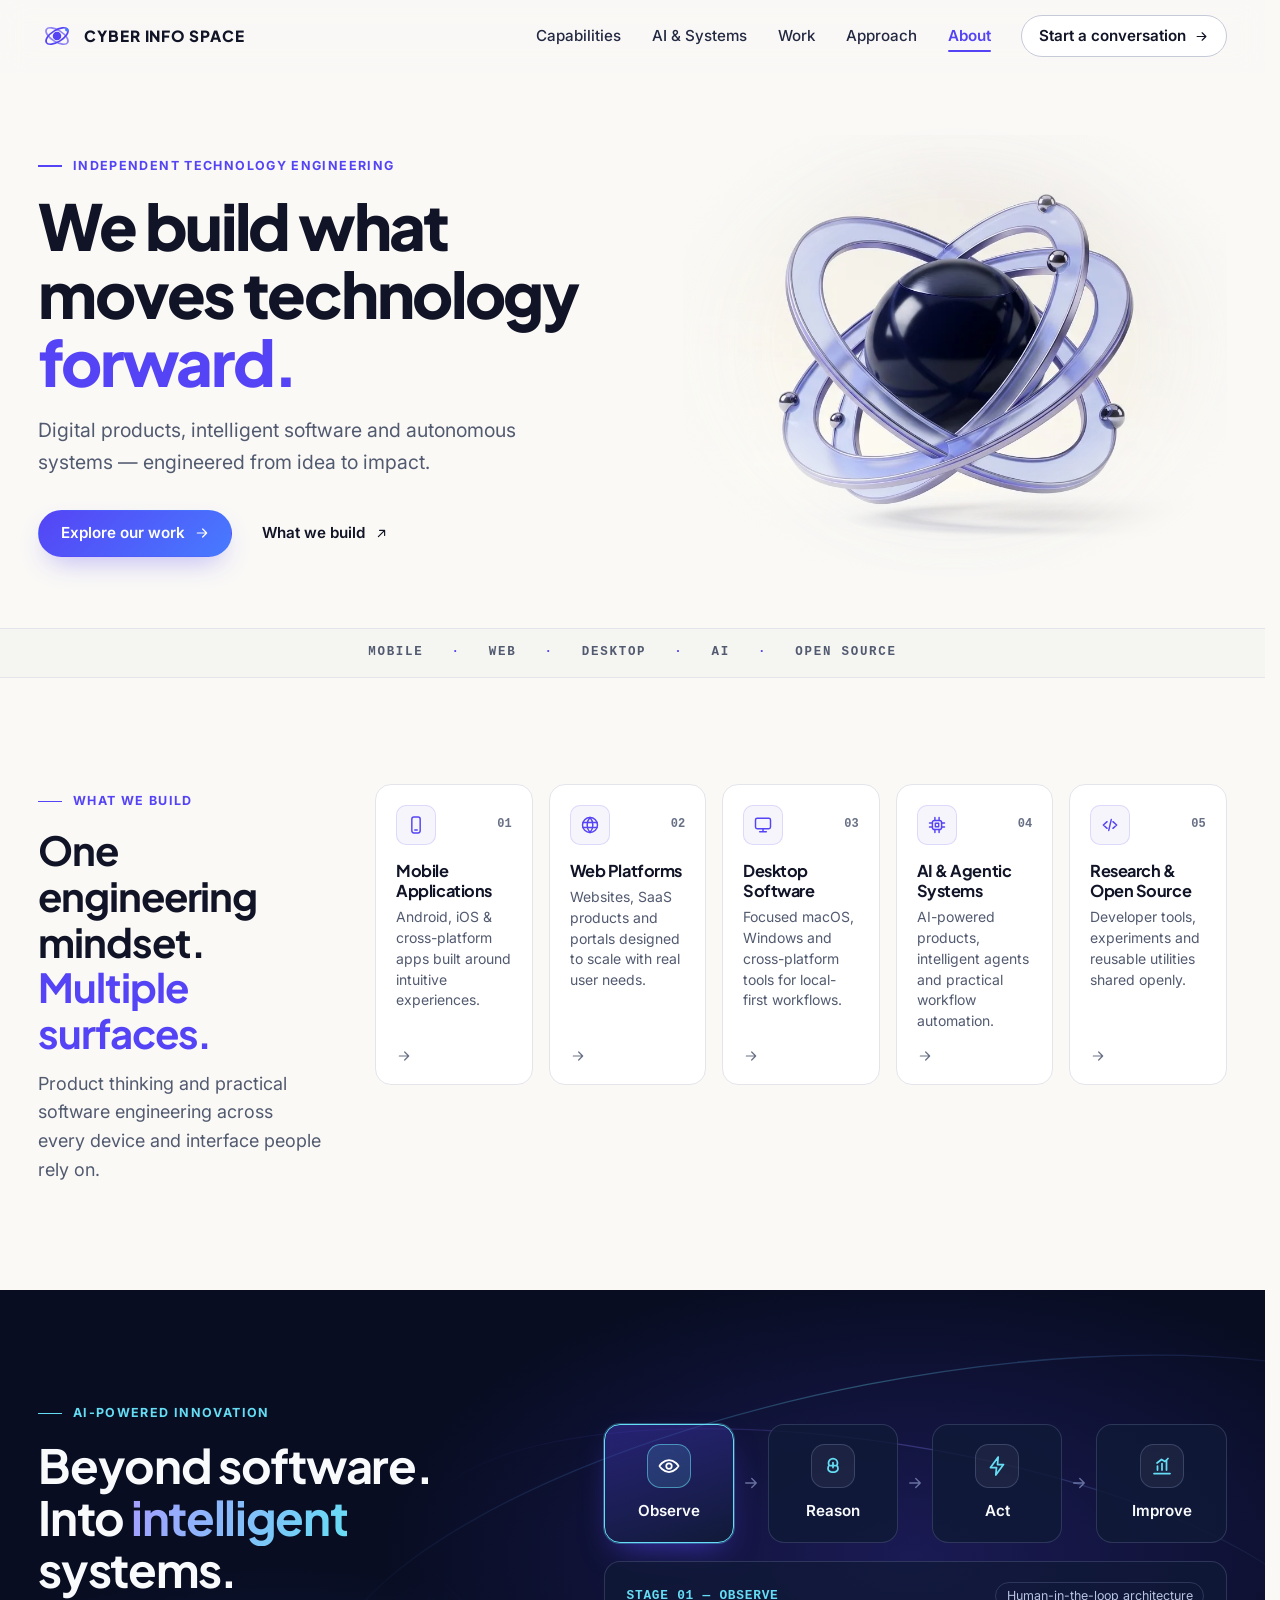
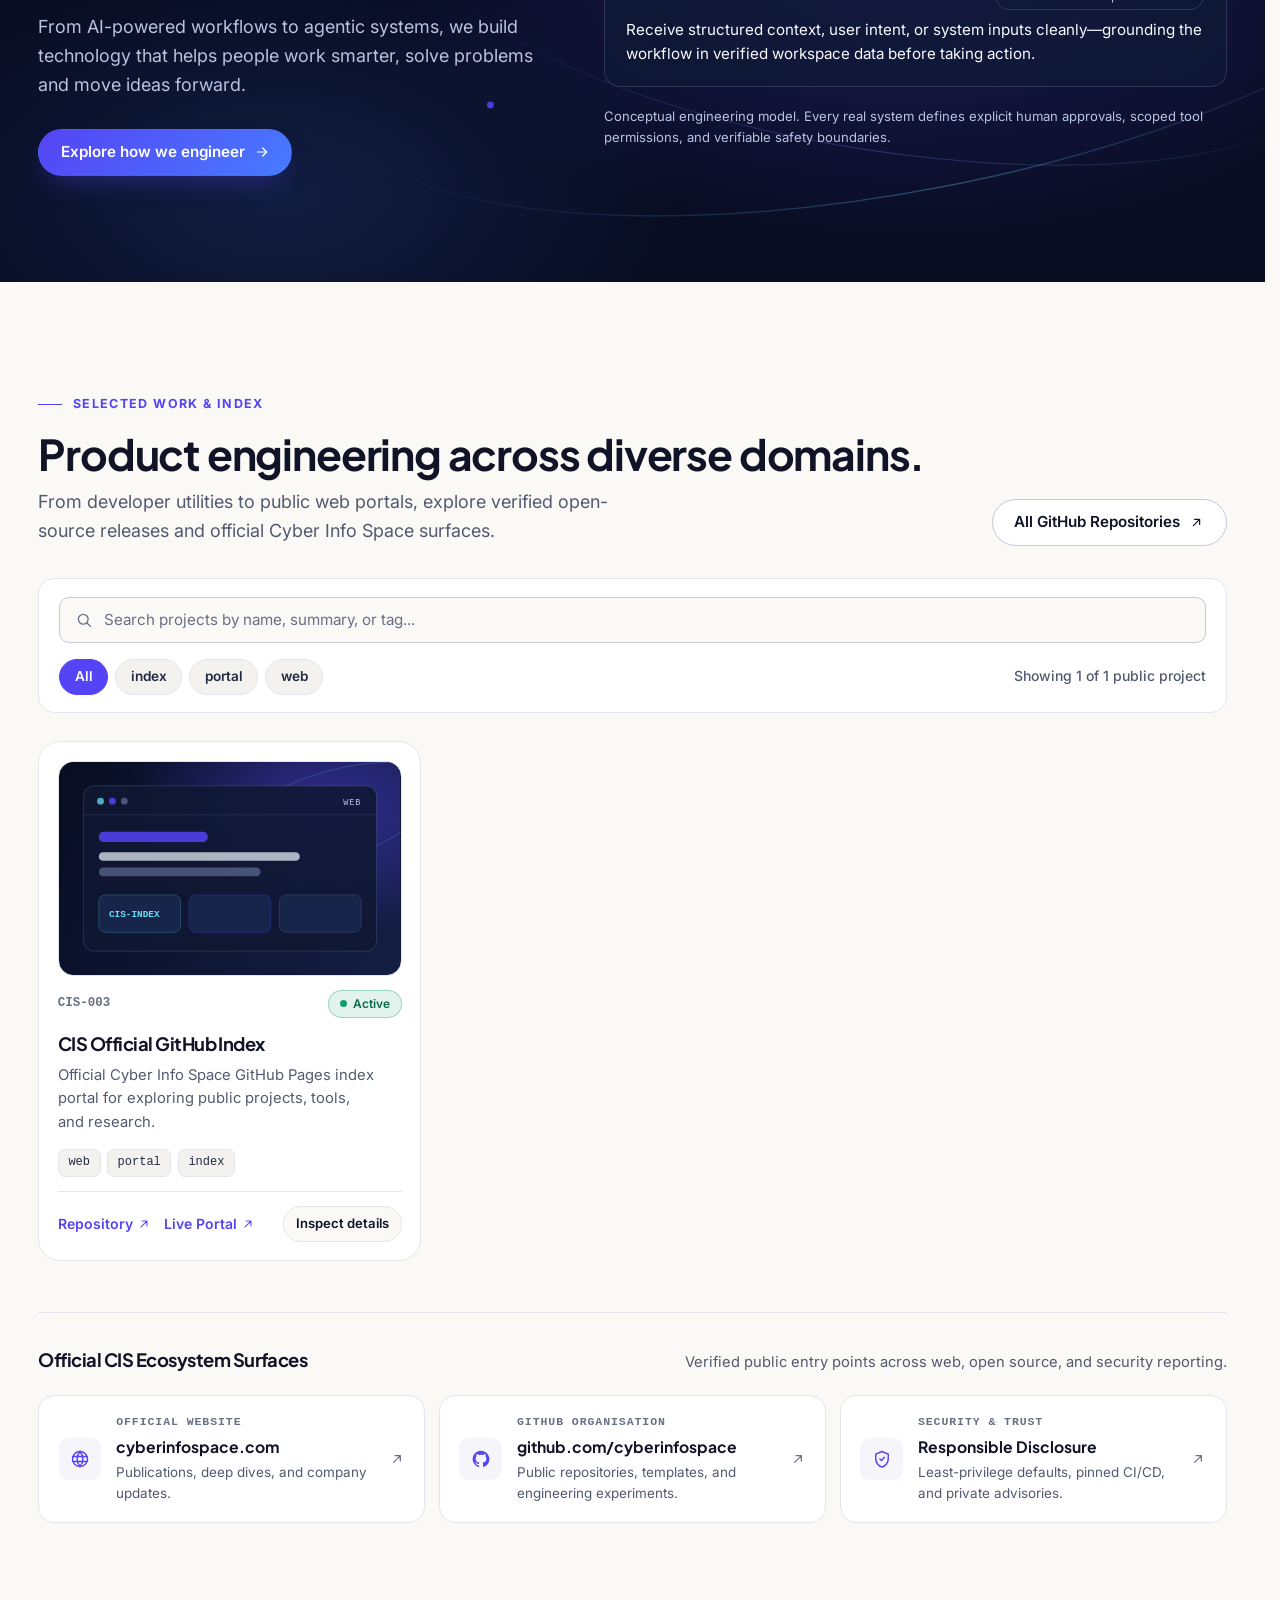
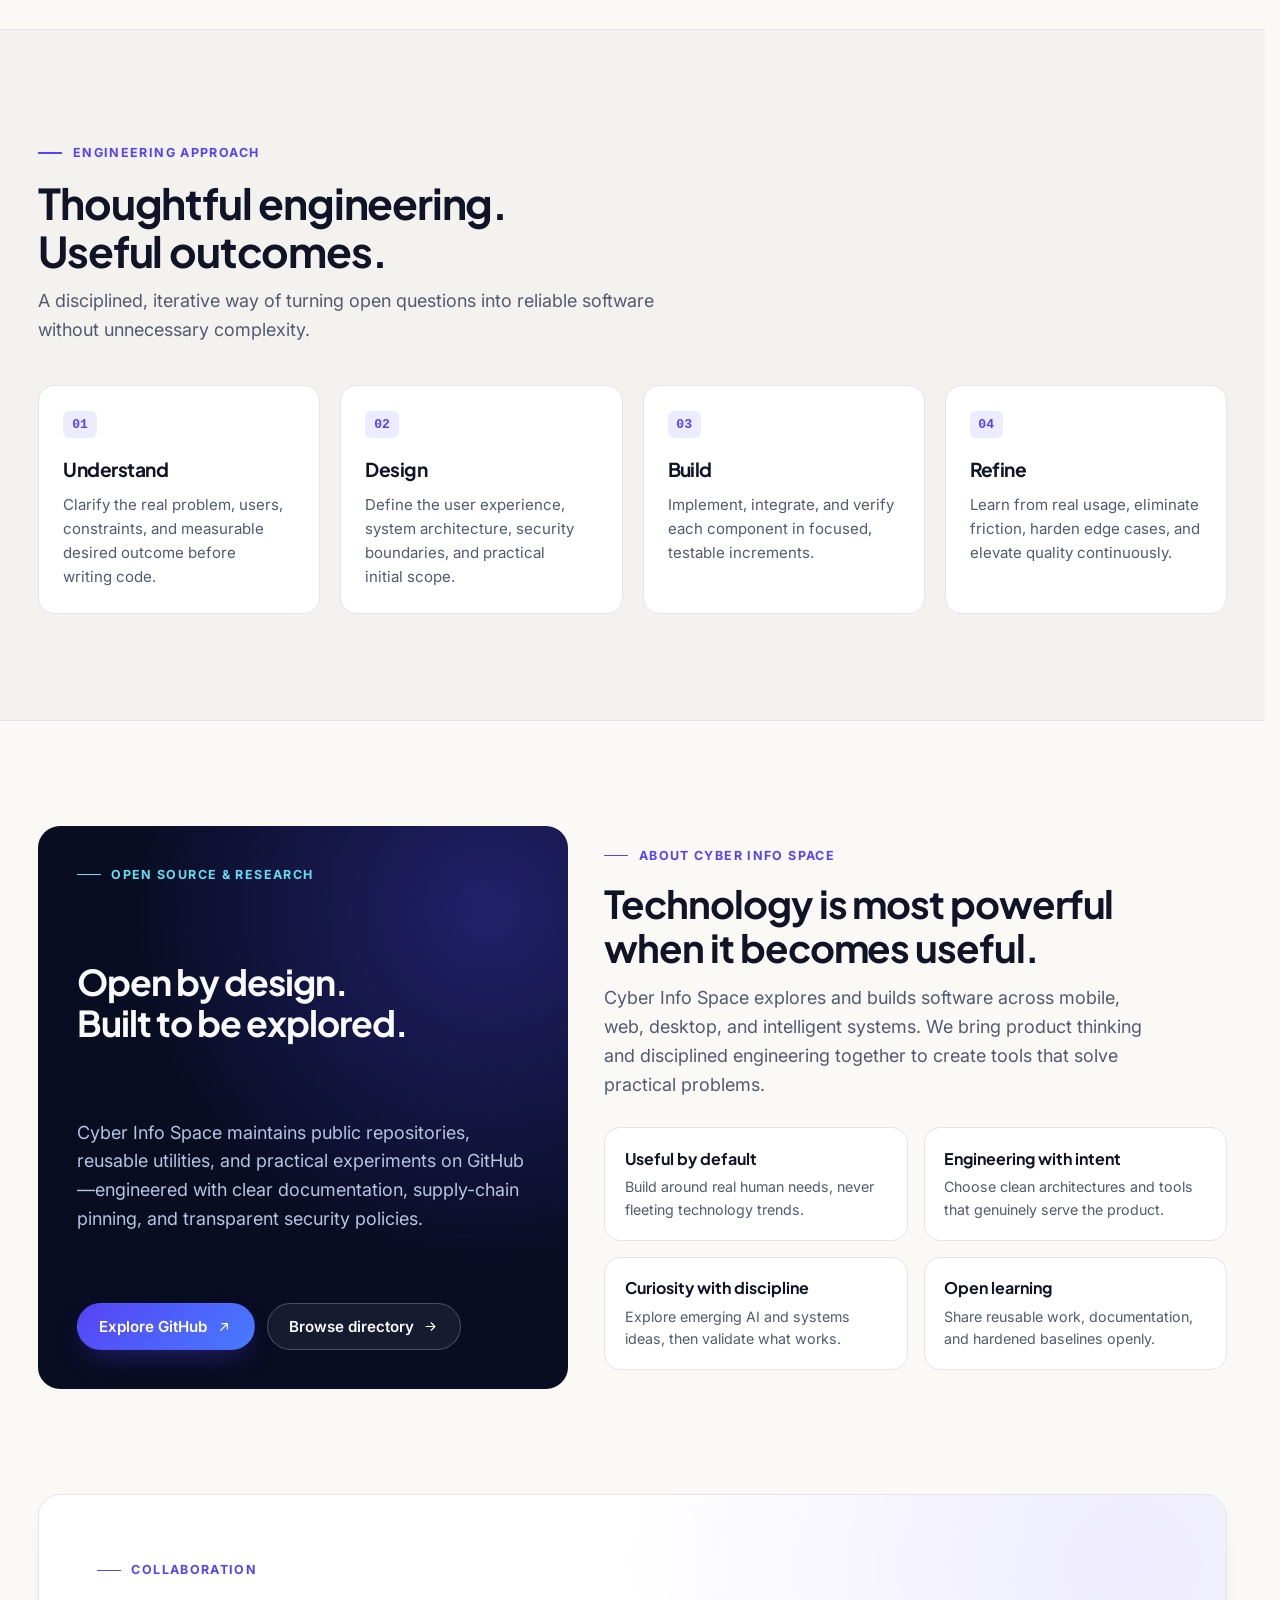
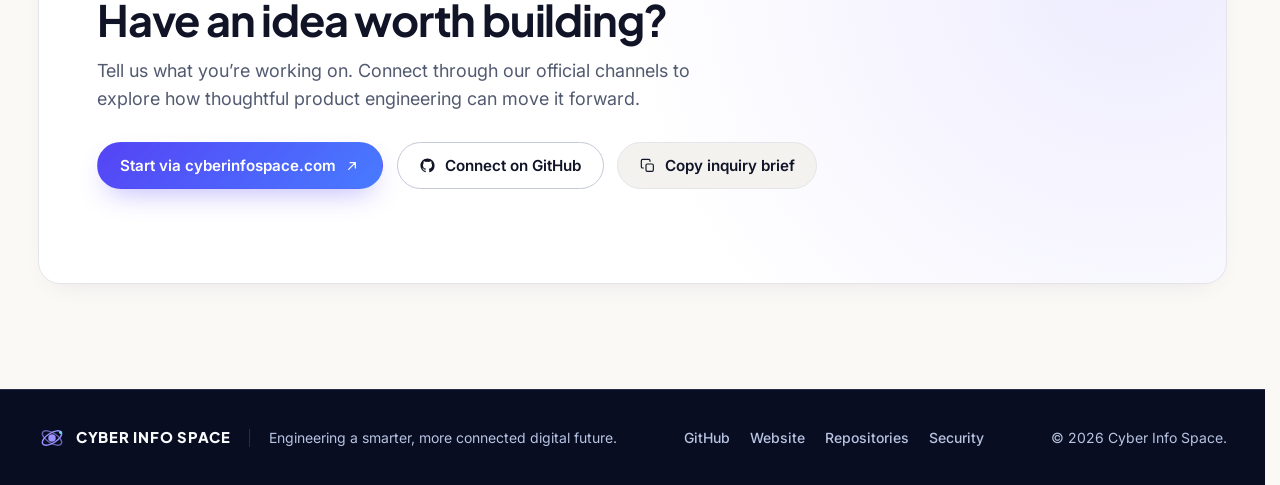
==== commit 823d2128: "fix(ui): cache-bust css and js assets and harden svg sprite sizing" ====
--- a/index.html
+++ b/index.html
@@ -18,11 +18,11 @@
   <link rel="preconnect" href="https://fonts.googleapis.com">
   <link rel="preconnect" href="https://fonts.gstatic.com" crossorigin>
   <link rel="stylesheet" href="https://fonts.googleapis.com/css2?family=Inter:wght@400;500;600;700&family=Plus+Jakarta+Sans:wght@600;700;800&display=swap">
-  <link rel="stylesheet" href="styles.css">
+  <link rel="stylesheet" href="styles.css?v=2027.1">
 </head>
 <body>
   <!-- Inline SVG Symbol Sprite (0 extra network requests, 1.75px unified stroke family) -->
-  <svg xmlns="http://www.w3.org/2000/svg" class="svg-sprite" aria-hidden="true">
+  <svg xmlns="http://www.w3.org/2000/svg" width="0" height="0" class="svg-sprite" aria-hidden="true">
     <symbol id="icon-cis-mark" viewBox="0 0 64 64" fill="none">
       <ellipse cx="32" cy="32" rx="25" ry="11.5" transform="rotate(-32 32 32)" stroke="currentColor" stroke-width="3.25"/>
       <ellipse cx="32" cy="32" rx="25" ry="11.5" transform="rotate(32 32 32)" stroke="currentColor" stroke-width="3.25" stroke-opacity="0.65"/>
@@ -709,6 +709,6 @@
     </div>
   </dialog>
 
-  <script src="app.js" defer></script>
+  <script src="app.js?v=2027.1" defer></script>
 </body>
 </html>
--- a/styles.css
+++ b/styles.css
@@ -674,8 +674,8 @@
     block-size: auto;
     aspect-ratio: 5 / 4;
     object-fit: cover;
-    -webkit-mask-image: radial-gradient(ellipse 68% 68% at 50% 48%, #000 56%, transparent 96%);
-    mask-image: radial-gradient(ellipse 68% 68% at 50% 48%, #000 56%, transparent 96%);
+    -webkit-mask-image: radial-gradient(ellipse 65% 65% at 50% 48%, #000 50%, transparent 92%);
+    mask-image: radial-gradient(ellipse 65% 65% at 50% 48%, #000 50%, transparent 92%);
   }
 
   @media (prefers-reduced-motion: no-preference) {
